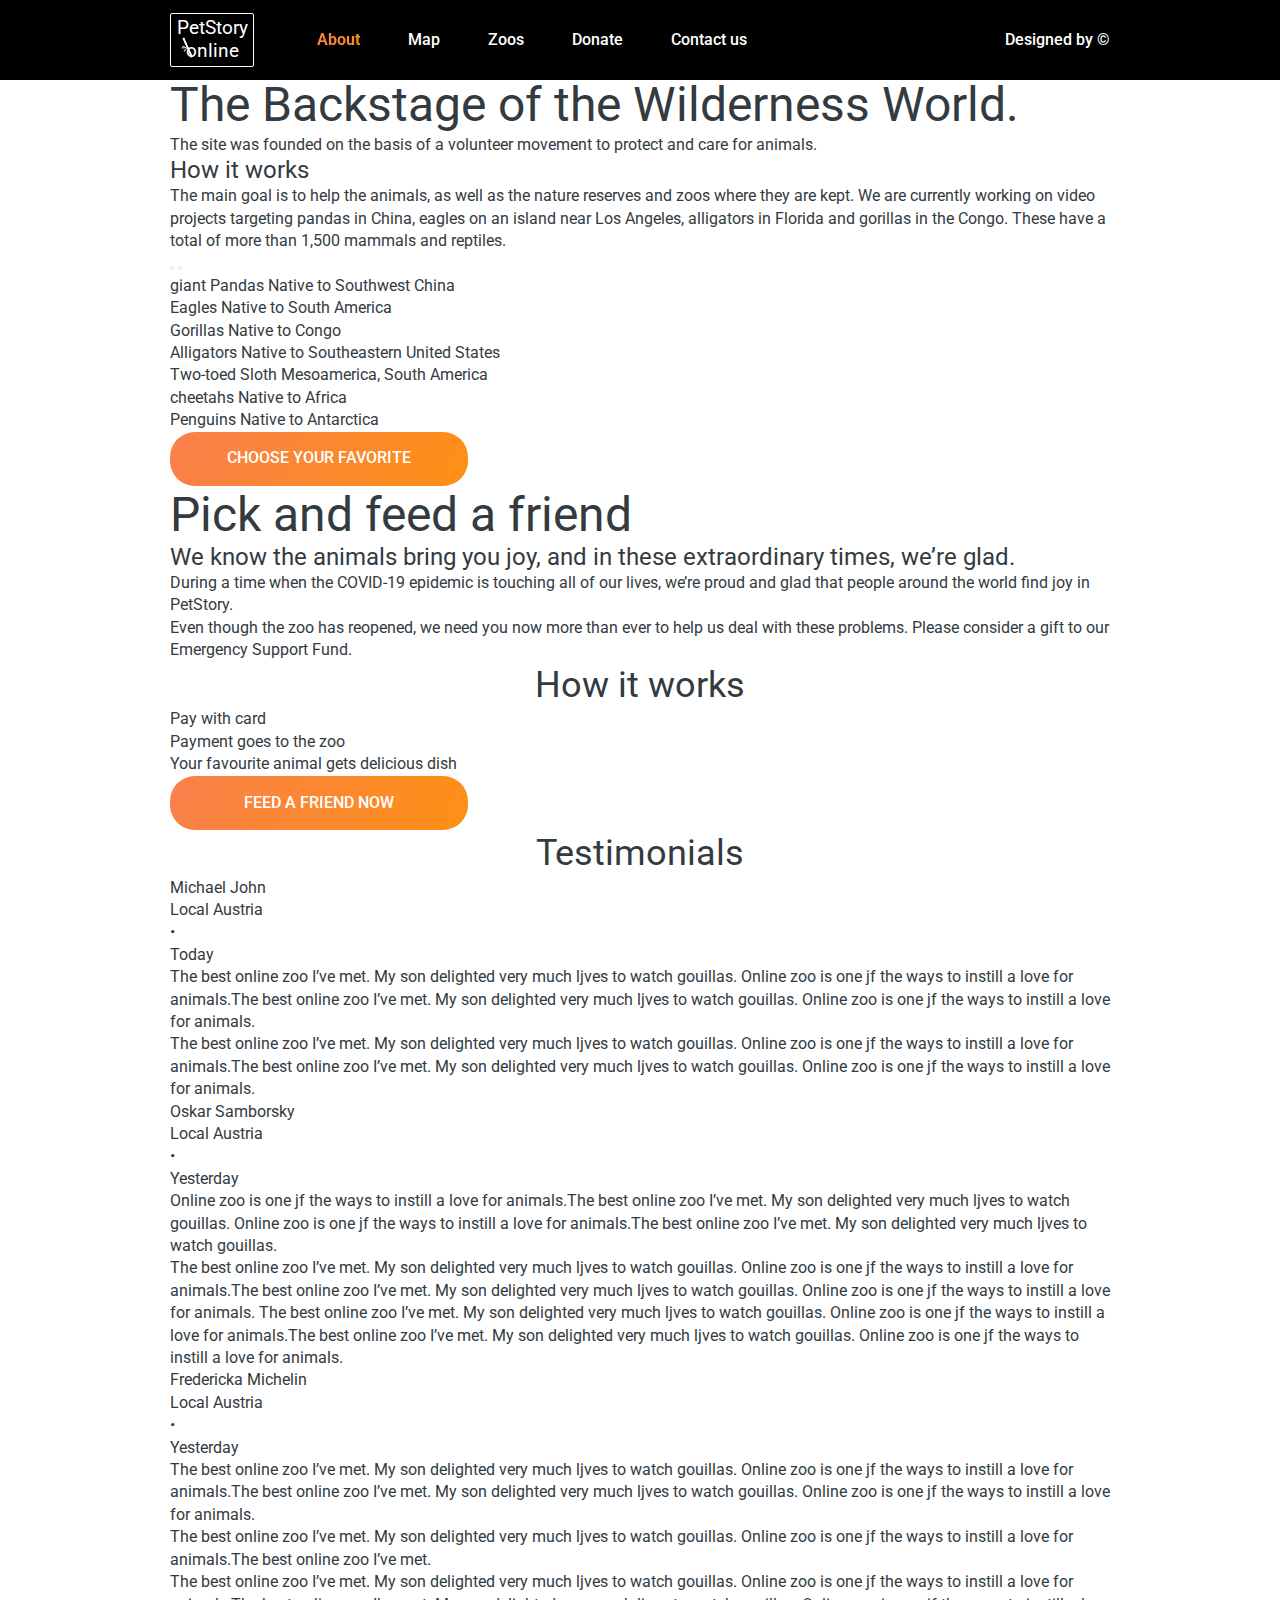
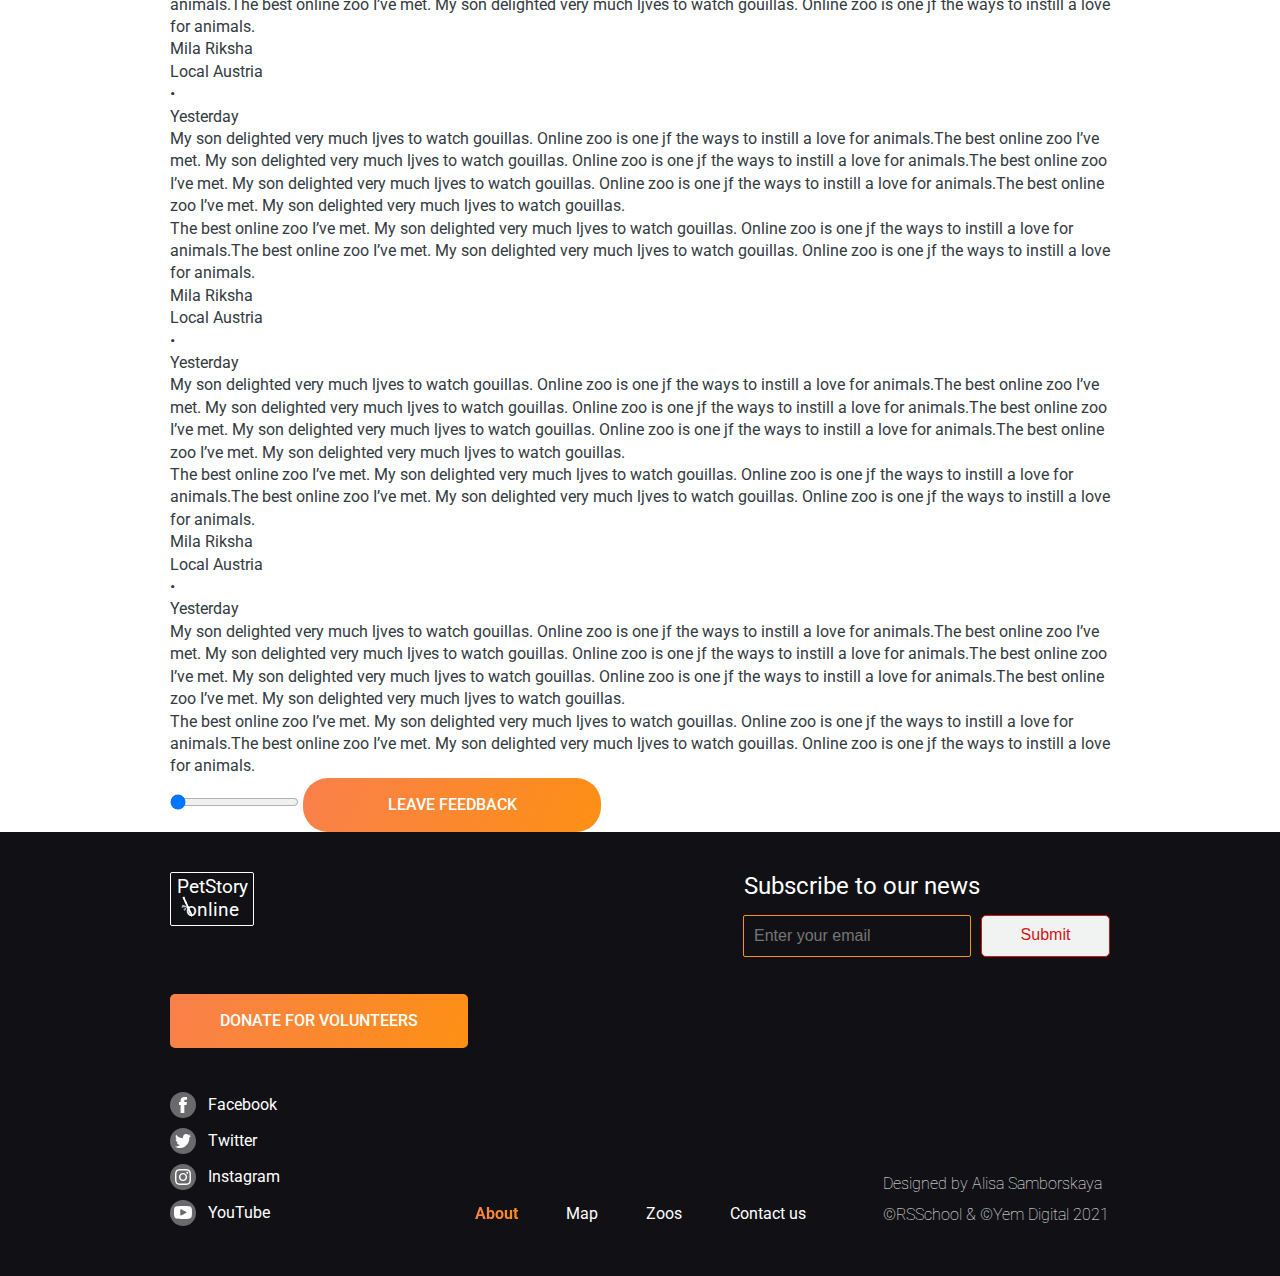
==== index.html @ 8df13113 "feat: add all html files" ====
<!DOCTYPE html>
<html lang="en">
<head>
    <meta charset="UTF-8">
    <meta http-equiv="X-UA-Compatible" content="IE=edge">
    <meta name="viewport" content="width=device-width, initial-scale=1.0">
    <link rel="preconnect" href="https://fonts.googleapis.com">
    <link rel="preconnect" href="https://fonts.gstatic.com" crossorigin>
    <link href="https://fonts.googleapis.com/css2?family=Roboto:ital,wght@0,100;0,300;0,400;0,500;1,700&display=swap" rel="stylesheet">
    <link rel="stylesheet" href="assets/styles/common.css">
    <link rel="stylesheet" href="style.css">
    <title>PetStory online</title>
    <meta name="description" content="PetStory - online zoo with great and fun animals to watch">
    <link rel="icon" type="image/png" href="assets/icons/favicon.svg">
</head>
<body>
    <header>
        <div class="wrapper">
            <div class="header-box">
                <div class="logo-mobile">
                    <a href="https://balaxon.github.io/online-zoo/pages/main/">PetStory online</a>
                </div>
                <div class="logo_and_menu">
                    <div class="nav-wrapper">
                        <div class="logo">
                            <span class="logo-text"><a href="https://balaxon.github.io/online-zoo/pages/main/"><div class="logo-bamboo"></div><h1>PetStory online</h1></a></span>
                        </div>
                        <div class="nav-and-designed">
                            <nav class="nav header-nav">
                                <li class="nav-item"><span class="nav-text active-page"><a href="https://balaxon.github.io/online-zoo/pages/main/">About</a></span></li>
                                <li class="nav-item"><span class="nav-text"><a href="#">Map</a></span></li>
                                <li class="nav-item"><span class="nav-text"><a href="#">Zoos</a></span></li>
                                <li class="nav-item"><span class="nav-text"><a href="https://balaxon.github.io/online-zoo/pages/donate/">Donate</a></span></li>
                                <li class="nav-item"><span class="nav-text"><a href="balaxon.github.io">Contact us</a></span></li>
                            </nav>
                            <div class="designed-text">
                                <a class="designed-link" href="https://www.figma.com/file/ypzT9idgAILaSRVRmDAJxn/online-zoo-3-weeks">Designed by ©</a>
                            </div>
                        </div>
                    </div>
                </div>
                <button class="burger"></button>
            </div>
        </div>
    </header>
    <main>
        <section class="header-filler"></section>
        <section class="favorite_animal">
            <div class="wrapper">
                <div class="favorite_animal_box">
                    <div class="favorite_animal_text_and_button">
                        <div class="favorite_animal_circle"></div>
                        <div class="favorite_animal_text">Watch your <span class="favorite_animal_hightlight">favorite</span> animal online</div>
                        <button class="button favorite_animal_button">watch online</button>
                    </div>
                </div>
            </div>
        </section>
        <section class="backstage">
            <div class="wrapper">
                <div class="backstage-box">
                    <div class="backstage-box-image"></div>
                    <div class="backstage-box-text">
                        <h2>The Backstage of the Wilderness World.</h2>
                        <p>The site was founded on the basis of a volunteer movement to protect and care for animals.</p>
                        <span class="subtitle">How it works</span>
                        <p>The main goal is to help the animals, as well as the nature reserves and zoos where they are kept. We are currently working on video projects targeting pandas in China, eagles on an island near Los Angeles, alligators in Florida and gorillas in the Congo. These have a total of more than 1,500 mammals and reptiles.</p>
                    </div>
                </div>
            </div>
        </section>
        <section class="pets">
            <div class="wrapper">
                <div class="pets-box">
                    <div class="cards-box-buttons">
                        <button class="cards-box-btn-left"></button>
                        <button class="cards-box-btn-right"></button>
                    </div>
                    <div class="pets-slider">
                        <div class="cards-box">
                            <div class="pet-card">
                                <div class="pet-image pet-1-image"></div>
                                <div class="pet-description-box">
                                    <div class="pet-description">
                                        <span class="pet-name">giant Pandas</span>
                                        <span class="pet-areal">Native to Southwest China</span>
                                    </div>
                                    <div class="pet-food-logo food-grass"></div>
                                </div>
                            </div>
                            <div class="pet-card">
                                <div class="pet-image pet-2-image"></div>
                                <div class="pet-description-box">
                                    <div class="pet-description">
                                        <span class="pet-name">Eagles</span>
                                        <span class="pet-areal">Native to South America</span>
                                    </div>
                                    <div class="pet-food-logo food-meat"></div>
                                </div>
                            </div>
                            <div class="pet-card">
                                <div class="pet-image pet-3-image"></div>
                                <div class="pet-description-box">
                                    <div class="pet-description">
                                        <span class="pet-name">Gorillas</span>
                                        <span class="pet-areal">Native to Congo</span>
                                    </div>
                                    <div class="pet-food-logo food-grass"></div>
                                </div>
                            </div>
                            <div class="pet-card">
                                <div class="pet-image pet-4-image"></div>
                                <div class="pet-description-box">
                                    <div class="pet-description">
                                        <span class="pet-name">Alligators</span>
                                        <span class="pet-areal">Native to Southeastern United States</span>
                                    </div>
                                    <div class="pet-food-logo food-meat"></div>
                                </div>
                            </div>
                            <div class="pet-card">
                                <div class="pet-image pet-5-image"></div>
                                <div class="pet-description-box">
                                    <div class="pet-description">
                                        <span class="pet-name">Two-toed Sloth</span>
                                        <span class="pet-areal">Mesoamerica, South America</span>
                                    </div>
                                    <div class="pet-food-logo food-grass"></div>
                                </div>
                            </div>
                            <div class="pet-card">
                                <div class="pet-image pet-6-image"></div>
                                <div class="pet-description-box">
                                    <div class="pet-description">
                                        <span class="pet-name">cheetahs</span>
                                        <span class="pet-areal">Native to Africa</span>
                                    </div>
                                    <div class="pet-food-logo food-meat"></div>
                                </div>
                            </div>
                            <div class="pet-card">
                                <div class="pet-image pet-7-image"></div>
                                <div class="pet-description-box">
                                    <div class="pet-description">
                                        <span class="pet-name">Penguins</span>
                                        <span class="pet-areal">Native to Antarctica</span>
                                    </div>
                                    <div class="pet-food-logo food-meat"></div>
                                </div>
                            </div>
                            <div class="pet-card">
                                <div class="pet-image pet-8-image"></div>
                                <div class="pet-description-box">
                                    <div class="pet-description">
                                        <span class="pet-name"></span>
                                        <span class="pet-areal"></span>
                                    </div>
                                    <div class="pet-food-logo"></div>
                                </div>
                            </div>
                        </div>
                    </div>
                    <button class="button choose_favorite_button">choose your favorite</button>
                </div>
            </div>
        </section>
        <section class="pick-and-feed">
            <div class="wrapper">
                <div class="pick-and-feed-box">
                    <h2 class="pick-and-feed-header">Pick and feed a friend</h2>
                    <div class="pick-and-feed-box-text">
                        <span class="subtitle">We know the animals bring you joy, and in these extraordinary times, we’re glad.</span>
                        <p class="pick-and-feed-box-text-bold">During a time when the COVID-19 epidemic is touching all of our lives, we’re proud and glad that people around the world find joy in PetStory.</p>
                        <p>Even though the zoo has reopened, we need you now more than ever to help us deal with these problems. Please consider a gift to our <a href="https://balaxon.github.io/online-zoo/pages/donate/">Emergency Support Fund</a>. </p>
                    </div>
                    <h3>How it works</h3>
                    <div class="pick-and-feed-cards-box">
                        <div class="pick-and-feed-cards">
                            <div class="pick-and-feed-card card1">
                                <div class="pick-and-feed-image pick-and-feed-1-image"></div>
                                <p>Pay with card</p>
                            </div>
                            <div class="pick-and-feed-arrow"></div>
                            <div class="pick-and-feed-card card2">
                                <div class="pick-and-feed-image pick-and-feed-2-image"></div>
                                <p>Payment goes to the zoo</p>
                            </div>
                            <div class="pick-and-feed-arrow"></div>
                            <div class="pick-and-feed-card card3">
                                <div class="pick-and-feed-image pick-and-feed-3-image"></div>
                                <p>Your favourite animal gets delicious dish</p>
                            </div>
                        </div>
                    </div>
                    <form class="pick-and-feed-form" action="https://balaxon.github.io/online-zoo/pages/donate/">
                        <button class="button pick_and_feed_button">Feed a friend now</button>
                    </form>
                </div>
            </div>
        </section>
        <section class="testimonials">
            <div class="wrapper">
                <div class="testimonials-box">
                    <h3>Testimonials</h3>
                    <div class="testimonials-slider">
                        <div class="testimonials-cards">
                            <div class="card-back">
                                <div class="testimonial-card">
                                    <div class="testimonial-card-person">
                                        <div class="testimonial-card-person-logo testimonial-card-person-1-logo"></div>
                                        <div class="testimonial-card-person-info">
                                            <p class="testimonial-card-person-name">Michael John</p>
                                            <div class="testimonial-card-person-data">
                                                <p class="testimonial-card-person-local">Local Austria</p><p>•</p><p class="testimonial-card-person-date">Today</p>
                                            </div>
                                        </div>
                                    </div>
                                    <p class="testimonial-card-text">The best online zoo I’ve met. My son delighted very much ljves to watch gouillas. Online zoo is one jf the ways to instill a love for animals.The best online zoo I’ve met. My son delighted very much ljves to watch gouillas. Online zoo is one jf the ways to instill a love for animals.<br>
                                        The best online zoo I’ve met. My son delighted very much ljves to watch gouillas. Online zoo is one jf the ways to instill a love for animals.The best online zoo I’ve met. My son delighted very much ljves to watch gouillas. Online zoo is one jf the ways to instill a love for animals.
                                    </p>
                                </div>
                            </div>
                            <div class="card-back">
                                <div class="testimonial-card">
                                    <div class="testimonial-card-person">
                                        <div class="testimonial-card-person-logo testimonial-card-person-2-logo"></div>
                                        <div class="testimonial-card-person-info">
                                            <p class="testimonial-card-person-name">Oskar Samborsky</p>
                                            <div class="testimonial-card-person-data">
                                                <p class="testimonial-card-person-local">Local Austria</p><p>•</p><p class="testimonial-card-person-date">Yesterday</p>
                                            </div>
                                        </div>
                                    </div>
                                    <p class="testimonial-card-text">Online zoo is one jf the ways to instill a love for animals.The best online zoo I’ve met. My son delighted very much ljves to watch gouillas. Online zoo is one jf the ways to instill a love for animals.The best online zoo I’ve met. My son delighted very much ljves to watch gouillas.<br>
                                        The best online zoo I’ve met. My son delighted very much ljves to watch gouillas. Online zoo is one jf the ways to instill a love for animals.The best online zoo I’ve met. My son delighted very much ljves to watch gouillas. Online zoo is one jf the ways to instill a love for animals.
                                        
                                        The best online zoo I’ve met. My son delighted very much ljves to watch gouillas. Online zoo is one jf the ways to instill a love for animals.The best online zoo I’ve met. My son delighted very much ljves to watch gouillas. Online zoo is one jf the ways to instill a love for animals.
                                    </p>
                                </div>
                            </div>
                            <div class="card-back">
                                <div class="testimonial-card">
                                    <div class="testimonial-card-person">
                                        <div class="testimonial-card-person-logo testimonial-card-person-3-logo"></div>
                                        <div class="testimonial-card-person-info">
                                            <p class="testimonial-card-person-name">Fredericka Michelin</p>
                                            <div class="testimonial-card-person-data">
                                                <p class="testimonial-card-person-local">Local Austria</p><p>•</p><p class="testimonial-card-person-date">Yesterday</p>
                                            </div>
                                        </div>
                                    </div>
                                    <p class="testimonial-card-text">The best online zoo I’ve met. My son delighted very much ljves to watch gouillas. Online zoo is one jf the ways to instill a love for animals.The best online zoo I’ve met. My son delighted very much ljves to watch gouillas. Online zoo is one jf the ways to instill a love for animals.<br>
                                        The best online zoo I’ve met. My son delighted very much ljves to watch gouillas. Online zoo is one jf the ways to instill a love for animals.The best online zoo I’ve met.<br>
                                        The best online zoo I’ve met. My son delighted very much ljves to watch gouillas. Online zoo is one jf the ways to instill a love for animals.The best online zoo I’ve met. My son delighted very much ljves to watch gouillas. Online zoo is one jf the ways to instill a love for animals.
                                    </p>
                                </div>
                            </div>
                            <div class="card-back">
                                <div class="testimonial-card">
                                    <div class="testimonial-card-person">
                                        <div class="testimonial-card-person-logo testimonial-card-person-4-logo"></div>
                                        <div class="testimonial-card-person-info">
                                            <p class="testimonial-card-person-name">Mila Riksha</p>
                                            <div class="testimonial-card-person-data">
                                                <p class="testimonial-card-person-local">Local Austria</p><p>•</p><p class="testimonial-card-person-date">Yesterday</p>
                                            </div>
                                        </div>
                                    </div>
                                    <p class="testimonial-card-text">My son delighted very much ljves to watch gouillas. Online zoo is one jf the ways to instill a love for animals.The best online zoo I’ve met. My son delighted very much ljves to watch gouillas. Online zoo is one jf the ways to instill a love for animals.The best online zoo I’ve met. My son delighted very much ljves to watch gouillas. Online zoo is one jf the ways to instill a love for animals.The best online zoo I’ve met. My son delighted very much ljves to watch gouillas.<br>
                                        The best online zoo I’ve met. My son delighted very much ljves to watch gouillas. Online zoo is one jf the ways to instill a love for animals.The best online zoo I’ve met. My son delighted very much ljves to watch gouillas. Online zoo is one jf the ways to instill a love for animals.
                                    </p>
                                </div>
                            </div>
                            <div class="card-back">
                                <div class="testimonial-card">
                                    <div class="testimonial-card-person">
                                        <div class="testimonial-card-person-logo testimonial-card-person-4-logo"></div>
                                        <div class="testimonial-card-person-info">
                                            <p class="testimonial-card-person-name">Mila Riksha</p>
                                            <div class="testimonial-card-person-data">
                                                <p class="testimonial-card-person-local">Local Austria</p><p>•</p><p class="testimonial-card-person-date">Yesterday</p>
                                            </div>
                                        </div>
                                    </div>
                                    <p class="testimonial-card-text">My son delighted very much ljves to watch gouillas. Online zoo is one jf the ways to instill a love for animals.The best online zoo I’ve met. My son delighted very much ljves to watch gouillas. Online zoo is one jf the ways to instill a love for animals.The best online zoo I’ve met. My son delighted very much ljves to watch gouillas. Online zoo is one jf the ways to instill a love for animals.The best online zoo I’ve met. My son delighted very much ljves to watch gouillas.<br>
                                        The best online zoo I’ve met. My son delighted very much ljves to watch gouillas. Online zoo is one jf the ways to instill a love for animals.The best online zoo I’ve met. My son delighted very much ljves to watch gouillas. Online zoo is one jf the ways to instill a love for animals.
                                    </p>
                                </div>
                            </div>
                            <div class="card-back">
                                <div class="testimonial-card">
                                    <div class="testimonial-card-person">
                                        <div class="testimonial-card-person-logo testimonial-card-person-4-logo"></div>
                                        <div class="testimonial-card-person-info">
                                            <p class="testimonial-card-person-name">Mila Riksha</p>
                                            <div class="testimonial-card-person-data">
                                                <p class="testimonial-card-person-local">Local Austria</p><p>•</p><p class="testimonial-card-person-date">Yesterday</p>
                                            </div>
                                        </div>
                                    </div>
                                    <p class="testimonial-card-text">My son delighted very much ljves to watch gouillas. Online zoo is one jf the ways to instill a love for animals.The best online zoo I’ve met. My son delighted very much ljves to watch gouillas. Online zoo is one jf the ways to instill a love for animals.The best online zoo I’ve met. My son delighted very much ljves to watch gouillas. Online zoo is one jf the ways to instill a love for animals.The best online zoo I’ve met. My son delighted very much ljves to watch gouillas.<br>
                                        The best online zoo I’ve met. My son delighted very much ljves to watch gouillas. Online zoo is one jf the ways to instill a love for animals.The best online zoo I’ve met. My son delighted very much ljves to watch gouillas. Online zoo is one jf the ways to instill a love for animals.
                                    </p>
                                </div>
                            </div>
                        </div>
                    </div>
                    <input class="testimonials-slider-line" type="range" min="0" max="5" value="0">
                    <button class="button testimonials_feedback_button">leave feedback</button>
                </div>
            </div>
        </section>
    </main>
    <footer>
        <div class="wrapper">
            <div class="footer-box">
                <div class="footer-logo-and-donate-box">
                    <div class="logo">
                        <span class="logo-text"><a href="#"><div class="logo-bamboo"></div>PetStory online</a></span>
                    </div>
                    <form class="footer-donate-form" action="https://balaxon.github.io/online-zoo/pages/donate/">
                        <button class="button footer_donate_button">donate for volunteers</button>
                    </form>
                </div>
                <div class="footer-subscribe-box">
                    <span class="subtitle">Subscribe to our news</span>
                    <form class="footer-subscribe-form" action="#">
                        <input class="footer-email" type="email" value="" placeholder="Enter your email" required>
                        <button class="footer_email_button">Submit</button>
                    </form>
                </div>
                <div class="footer-socials-box">
                    <div class="footer-socials-item">
                        <a href="https://ru-ru.facebook.com">
                            <div class="socials-item-icon icon-facebook"></div>
                            <p class="socials-item-name">Facebook</p>
                        </a>
                    </div>
                    <div class="footer-socials-item">
                        <a href="https://twitter.com ">
                            <div class="socials-item-icon icon-twitter"></div>
                            <p class="socials-item-name">Twitter</p>
                        </a>
                    </div>
                    <div class="footer-socials-item">
                        <a href="https://instagram.com">
                            <div class="socials-item-icon icon-instagram"></div>
                            <p class="socials-item-name">Instagram</p>
                        </a>
                    </div>
                    <div class="footer-socials-item">
                        <a href="https://www.youtube.com">
                            <div class="socials-item-icon icon-youtube"></div>
                            <p class="socials-item-name">YouTube</p>
                        </a>
                    </div>
                </div>
                <nav class="nav footer-nav">
                    <li class="nav-item"><span class="nav-text active-page"><a href="#">About</a></span></li>
                    <li class="nav-item"><span class="nav-text"><a href="#">Map</a></span></li>
                    <li class="nav-item"><span class="nav-text"><a href="#">Zoos</a></span></li>
                    <li class="nav-item"><span class="nav-text"><a href="balaxon.github.io">Contact us</a></span></li>
                </nav>
                <div class="footer-designed-box">
                    <p>Designed by Alisa Samborskaya&nbsp&nbsp</p>
                    <p>©RSSchool & ©Yem Digital 2021</p>
                </div>
            </div>
        </div>
    </footer>
<script src="assets/scripts/burger.js"></script>
</body>
</html>
---- assets/styles/common.css ----
* {
    margin: 0;
    padding: 0;
}

html {
    scroll-behavior: smooth;
}

body {
    font-family: 'Roboto', sans-serif;
    font-style: normal;
    font-weight: 400;
    font-size: 16px;
    line-height: 140%;
    color: #333B41;
}

section {
    display: flex;
}

h1 {
    font-family: 'Roboto';
    font-style: normal;
    font-weight: 400;
    font-size: 19.0145px;
    line-height: 120%;
    text-align: center;
    color: #FFFFFF;
    }

h2 {
    font-weight: 400;
    font-size: 48px;
    line-height: 120%;
}

h3 {
    font-weight: 400;
    font-size: 36px;
    line-height: 130%;
    text-align: center;
}

.subtitle {
    font-size: 24px;
    line-height: 120%;
}

li {
    list-style: none;
}

a {
    text-decoration: none;
    color: inherit;
}

.button {
    width: 298px;
    height: 54px;
    color: #FFFFFF;
    font-family: 'Roboto';
    font-weight: 500;
    font-size: 16px;
    line-height: 140%;
    text-transform: uppercase;
    background: linear-gradient(113.96deg, #F9804B 1.49%, #FE9013 101.44%);
    border: none;
    border-radius: 25px;
    cursor: pointer;
}

.button:hover {
    background: linear-gradient(113.96deg, #E47209, #E47209 101.44%);
    transform: scale(1.03);
}

.button:active {
    background: linear-gradient(113.96deg, #4B9200, #4B9200 101.44%);
    transform: scale(1);
}

/*----------------------------------------wrapper----------------------------------------*/

.wrapper {
    width: 1160px;
    height: 100%;
    margin: 0 auto;
}

/*----------------------------------------header----------------------------------------*/

header {
    position: relative;
    display: flex;
    height: 80px;
    color: #FFFFFF;
    background-color: #000000;
    margin-bottom: -80px;
    z-index: 500;
}

.header-box {
    display: flex;
    justify-content: space-between;
    align-items: center;
    height: 100%;
}

.logo-mobile {
    display: none;
    width: 47px;
    height: 29px;
    font-size: 12.2899px;
    line-height: 120%;
    text-align: center;
    background-image: url(../../assets/icons/bamboo.svg);
    background-position: 4px 12px;
    background-repeat: no-repeat;
    background-size: 15%;
}

.nav-wrapper {
    display: flex;
    gap: 63px;
}

.logo {
    display: flex;
    justify-content: center;
    align-items: center;
    width: 82px;
    height: 52px;
    text-align: center;
    border: 1px solid #FFFFFF;
    border-radius: 2px;
}

.logo-text {
    position: relative;
    font-size: 19.0145px;
    line-height: 120%;
}

.logo-bamboo {
    position: absolute;
    top: 20px;
    left: 10px;
    width: 20px;
    height: 20.98px;
    background-image: url(../../assets/icons/bamboo.svg);
    background-repeat: no-repeat;
}

.nav-and-designed {
    display: flex;
    justify-content: space-between;
    align-items: center;
}

nav {
    display: flex;
    justify-content: space-between;
    align-items: center;
    width: 472px;
    font-weight: 500;
}

.nav a:hover {
    text-decoration: underline;
    text-decoration-color: #FE9013;
    text-underline-offset: 7px;
}

.active-page {
    background-image: linear-gradient(113.96deg, #F9804B 1.49%, #FE9013 101.44%);
    -webkit-background-clip: text;
    -webkit-text-fill-color: transparent;
    background-clip: text;
    font-weight: bolder;
}

.nav-item .active-page a {
    text-decoration: none;
    user-select: none;
    cursor: default;
    pointer-events: none;
}

.designed-text {
    padding-left: 436px;
    font-weight: 500;
}

.burger {
    display: none;
    width: 24px;
    height: 22px;
    background-image: url(../../assets/icons/burger_closed.svg);
    background-position: center right;
    background-repeat: no-repeat;
    background-color: #000000;
    border: none;
    cursor: pointer;
    transition: 0.3s;
}

.burger:hover {
    transform: scale(1.2);
}

.burger:active {
    transform: scale(1);
}

.burger-open {
    left: 0;
}


/*----------------------------------------footer----------------------------------------*/

footer {
    padding: 40px 0 50px 0;
    background-color: #111115;
    z-index: 500;
}

.footer-box {
    display: flex;
    flex-wrap: wrap;
    justify-content: space-between;
    color: #FFFFFF;
}

.footer-logo-and-donate-box {
    display: flex;
    flex-direction: column;
    align-items: flex-start;
    gap: 68px;
    width: 50%;
}

.footer_donate_button {
    background: linear-gradient(113.96deg, #F9804B 1.49%, #FE9013 101.44%);
    border-radius: 5px;
}

.footer-subscribe-box {
    display: flex;
    flex-direction: column;
    align-items: flex-end;
    gap: 14px;
    width: 50%;
}

.footer-subscribe-box .subtitle {
    padding-right: 130px;
}

.footer-subscribe-form {
    display: flex;
    justify-content: flex-end;
    gap: 10px;
}

.footer-email {
    box-sizing: border-box;
    width: 228px;
    height: 42px;
    font-style: normal;
    font-weight: 400;
    font-size: 16px;
    line-height: 140%;
    padding: 10px 7px 10px 10px;
    color: #BDBDBD;
    background-color: transparent;
    border: 0.7px solid #FE9013;
    border-radius: 2px;
}

.footer_email_button {
    box-sizing: border-box;
    width: 129px;
    height: 42px;
    font-style: normal;
    font-weight: 400;
    font-size: 16px;
    line-height: 140%;
    background: #F1F3F2;
    border-radius: 5px;
    cursor: pointer;
}

.footer_email_button:hover {
    transform: scale(1.05);
}

.footer_email_button:active {
    transform: scale(1);
    color: #4B9200;
    border: 1px solid #4B9200;
}

input:focus {
    outline: none;
}

form:invalid input[type="email"]:focus {
    color: #D31414;
}

form:valid input[type="email"]:focus {
    color: #4B9200;
}

input[type="email"]:default {
    border: 0.7px solid #FE9013;;
}

input[type="email"]:focus:invalid {
    border: 0.7px solid #D31414;
}

input[type="email"]:focus:valid {
    border: 0.7px solid #4B9200;
}

form:invalid .footer_email_button {
    color: #D31414;
    border: 1px solid #D31414;
}

form:valid .footer_email_button {
    color: #333B41;
    border: 1px solid #333B41;
}

form:valid .footer_email_button:active {
    transform: scale(1);
    color: #4B9200;
    border: 1px solid #4B9200;
}

.footer-socials-box {
    display: flex;
    flex-direction: column;
    gap: 10px;
    width: 228px;
    padding-top: 44px;
}

.footer-socials-item a {
    display: flex;
    gap: 12px;
    align-items: center;
}

.socials-item-icon {
    width: 26px;
    height: 26px;
    background-color: rgba(196, 196, 196, 0.5);
    background-position: center;
    background-repeat: no-repeat;
    border-radius: 50%;
}

.footer-socials-item:hover {
    color: #E47209;
}

.footer-socials-item:active {
    color: #4B9200;
}

.footer-socials-item:hover .socials-item-icon {
    transform: scale(1.1);
    background-color: #E47209;
}

.footer-socials-item:active .socials-item-icon {
    transform: scale(1);
    background-color: #4B9200;
}

.icon-facebook {
    background-image: url(../../assets/icons/facebook.svg);
}

.icon-twitter {
    background-image: url(../../assets/icons/twitter.svg);
}

.icon-instagram {
    background-image: url(../../assets/icons/instagramm.svg);
}

.icon-youtube {
    background-image: url(../../assets/icons/icon-yt.svg);
}

.footer-nav {
    justify-content: center;
    align-items: flex-end;
    gap: 58px;
    width: 42%;
    font-weight: 400;
    color: #FFFFFF;
}

.footer-designed-box {
    display: flex;
    flex-direction: column;
    justify-content: flex-end;
    gap: 10px;
    font-weight: 100;
    line-height: 130%;
    text-underline-offset: 7px;
}

.footer-designed-box:hover {
    text-decoration: underline;
    text-decoration-color: #FE9013;
}

.footer-designed-box:active {
    color: #4B9200;
    text-decoration-color: #4B9200;
    text-decoration: underline;
}

/*----------------------------------------media----------------------------------------*/

@media (max-width: 1280px) {

    .wrapper {
        width: 940px;
    }

    nav {
        width: 430px;
    }

    .footer-nav {
        gap: 48px;
    }

    .designed-text {
        padding-left: 258px;
    }
}

@media (max-width: 980px) {

    h1 {
        font-size: 15.2116px;
        line-height: 120%;  
        color: #FE9013;
    }

    .wrapper {
        width: 600px;
    }

    header {
        position: fixed;
        width: 100%;
        height: 34px;
    }

    .logo-mobile {
        display: block;
    }

    .logo_and_menu {
        position: absolute;
        flex-direction: column;
        gap: 15px;
        top: 34px;
        left: 100%;
        width: 100%;
        padding: 10px 0 40px 10px;
        color: #333B41;
        background-color: #FFFFFF;
        box-shadow: 5px 2px 5px 0 grey;
        transition: 0.3s;
    }

    .nav-wrapper {
        display: flex;
        flex-direction: column;
        gap: 30px;
        margin: 0 auto;
        max-width: 640px;
    }

    header .logo {
        width: 65px;
        height: 41px;
        border: 0.8px solid #FE9013;
    }

    header .logo-bamboo {
        top: 17px;
        left: 8px;
        background-image: url(../../assets/icons/bamboo_mobile.svg);
    }

    .nav-and-designed {
        flex-direction: column;
        align-items: flex-start;
        gap: 15px;
    }

    header .nav {
        flex-direction: column;
        align-items: flex-start;
        gap: 14px;
    }

    .designed-text {
        padding-left: 0;
    }

    .burger {
        display: block;
    }

    footer {
        padding: 12px 0 12px 0;
    }

    .footer-box {
        gap: 43px 0;
    }

    .footer-logo-and-donate-box {
        gap: 31px;
    }

    .footer-subscribe-box,
    .socials-item-name {
        display: none;
    }

    .footer-socials-box {
        display: flex;
        flex-direction: column;
        align-items: flex-end;
        gap: 20px;
        width: 228px;
        padding-top: 0;
    }

    .footer-nav {
        width: 50%;
        gap: 36px;
    }
}

@media (max-width: 639px) {
    
    .wrapper {
        width: 300px;
    }

    header {
        position: fixed;
        width: 100%;
        height: 34px;
    }

    .nav-wrapper {
        display: flex;
        flex-direction: column;
        gap: 30px;
        margin: 0 auto;
        max-width: 300px;
    }

    .logo_and_menu {
        padding: 10px 0 40px 0px;
    }

    footer {
        padding: 21px 0 20px 0;
    }

    .footer-box {
        position: relative;
        gap: 30px;
    }

    .footer-logo-and-donate-box {
        justify-content: center;
        gap: 85px;
        width: 100%;
    }

    footer .logo {
        width: 100%;
        height: 23px;
        border: none;
    }

    footer .logo-bamboo {
        position: absolute;
        top: -5px;
        left: 71px;
        width: 20px;
        height: 20.98px;
        background-image: url(../../assets/icons/bamboo.svg);
        background-repeat: no-repeat;
    }

    .footer-socials-box {
        position: absolute;
        top: 52px;
        flex-direction: row;
        justify-content: center;
        gap: 30px;
        width: 100%;
    }

    .footer-nav {
        order: 10;
        width: 100%;
        gap: 30px;
    }

    .footer-designed-box {
        align-items: flex-end;
        width: 100%;
        font-size: 15px;
    }

    .designed-text {
        padding-left: 0;
    }
}

/*----------------------------------------js-classes----------------------------------------*/

.burger-open {
    left: 0;
}

.burger-x {
    background-image: url(../../assets/icons/burger_opened.svg);
}
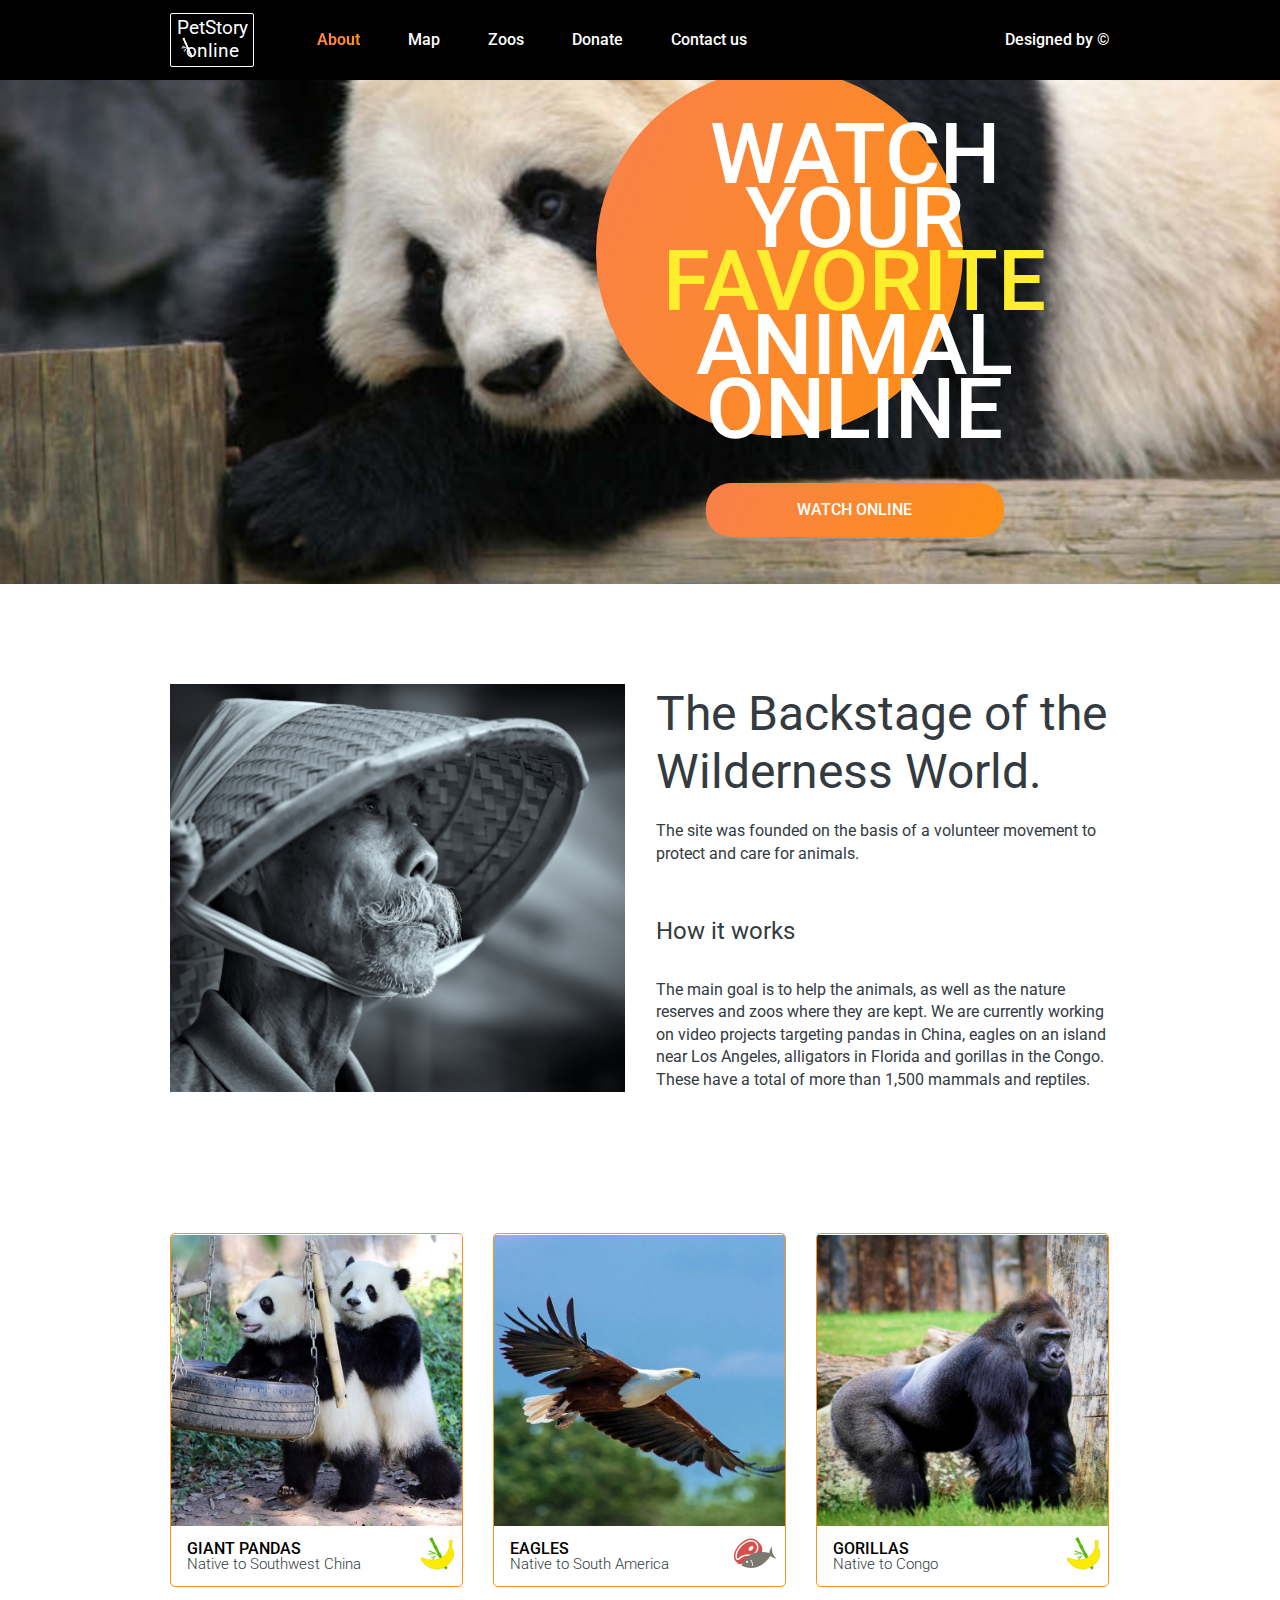
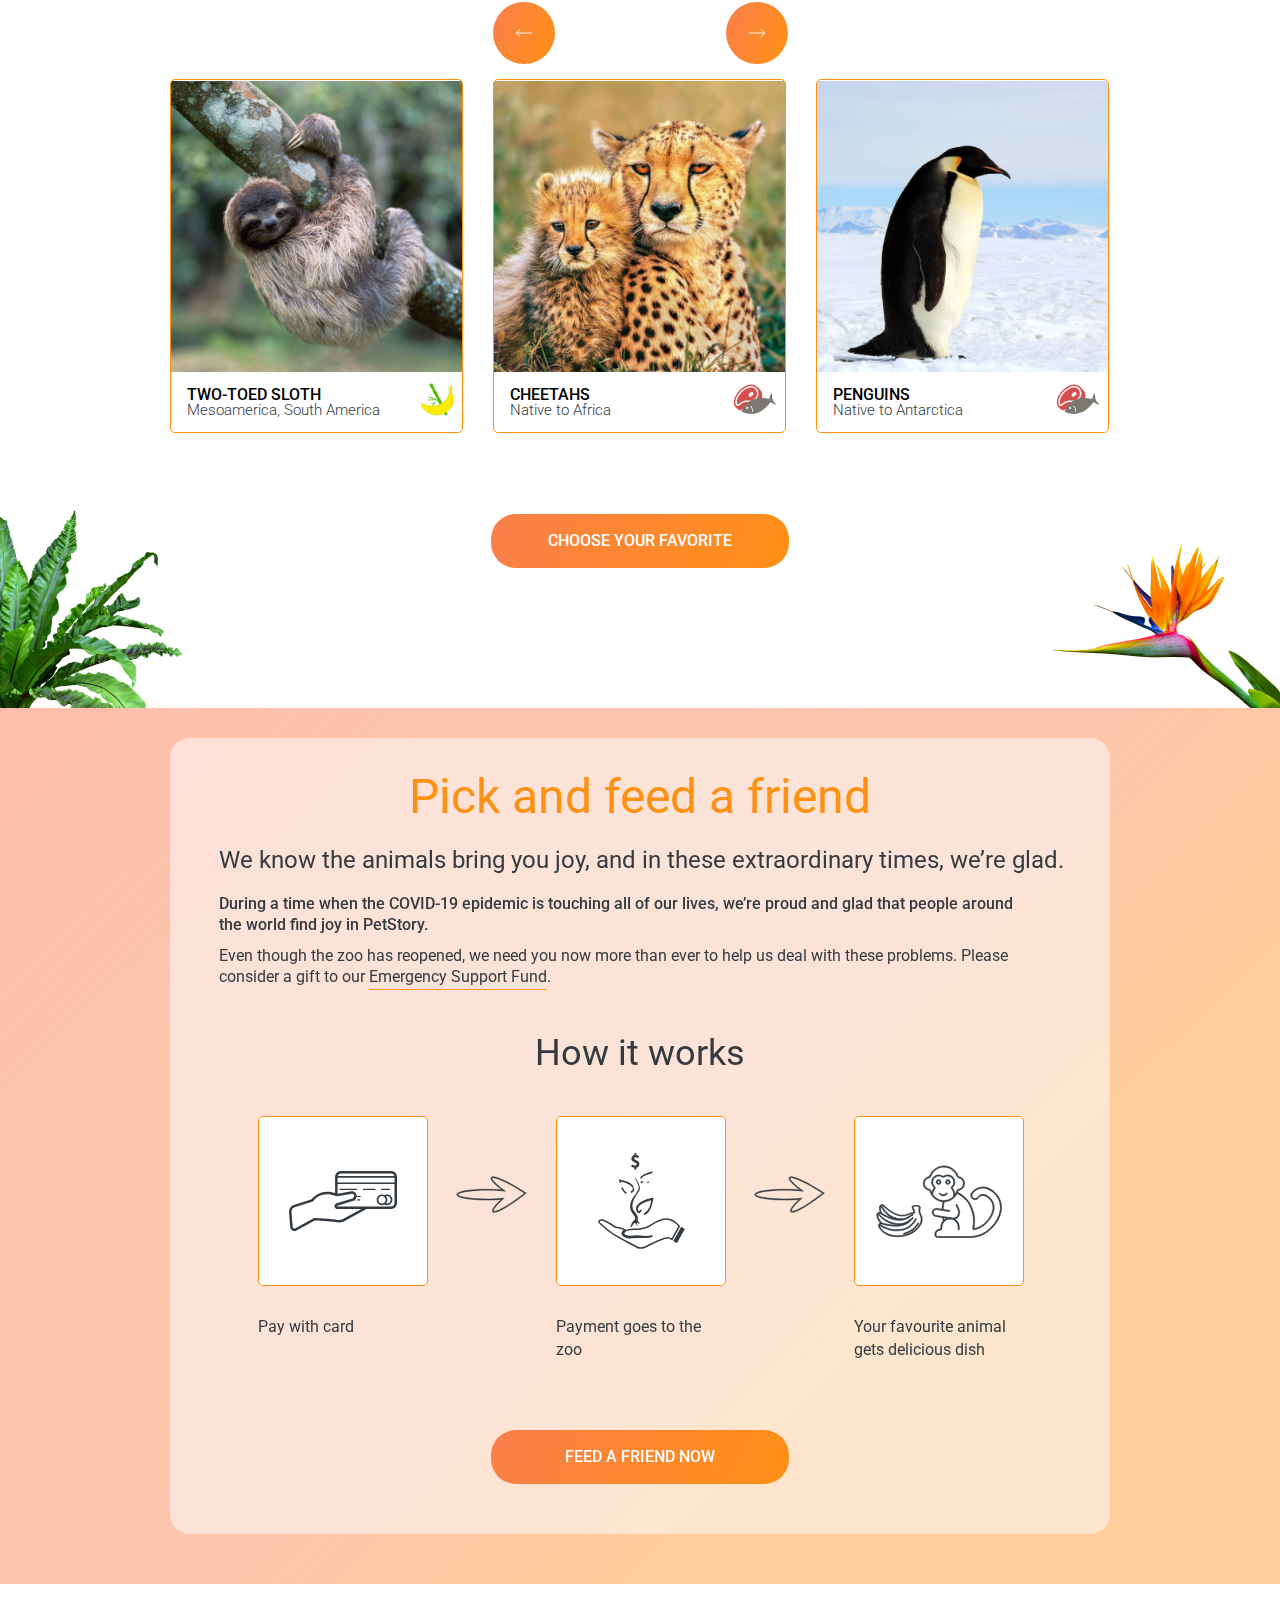
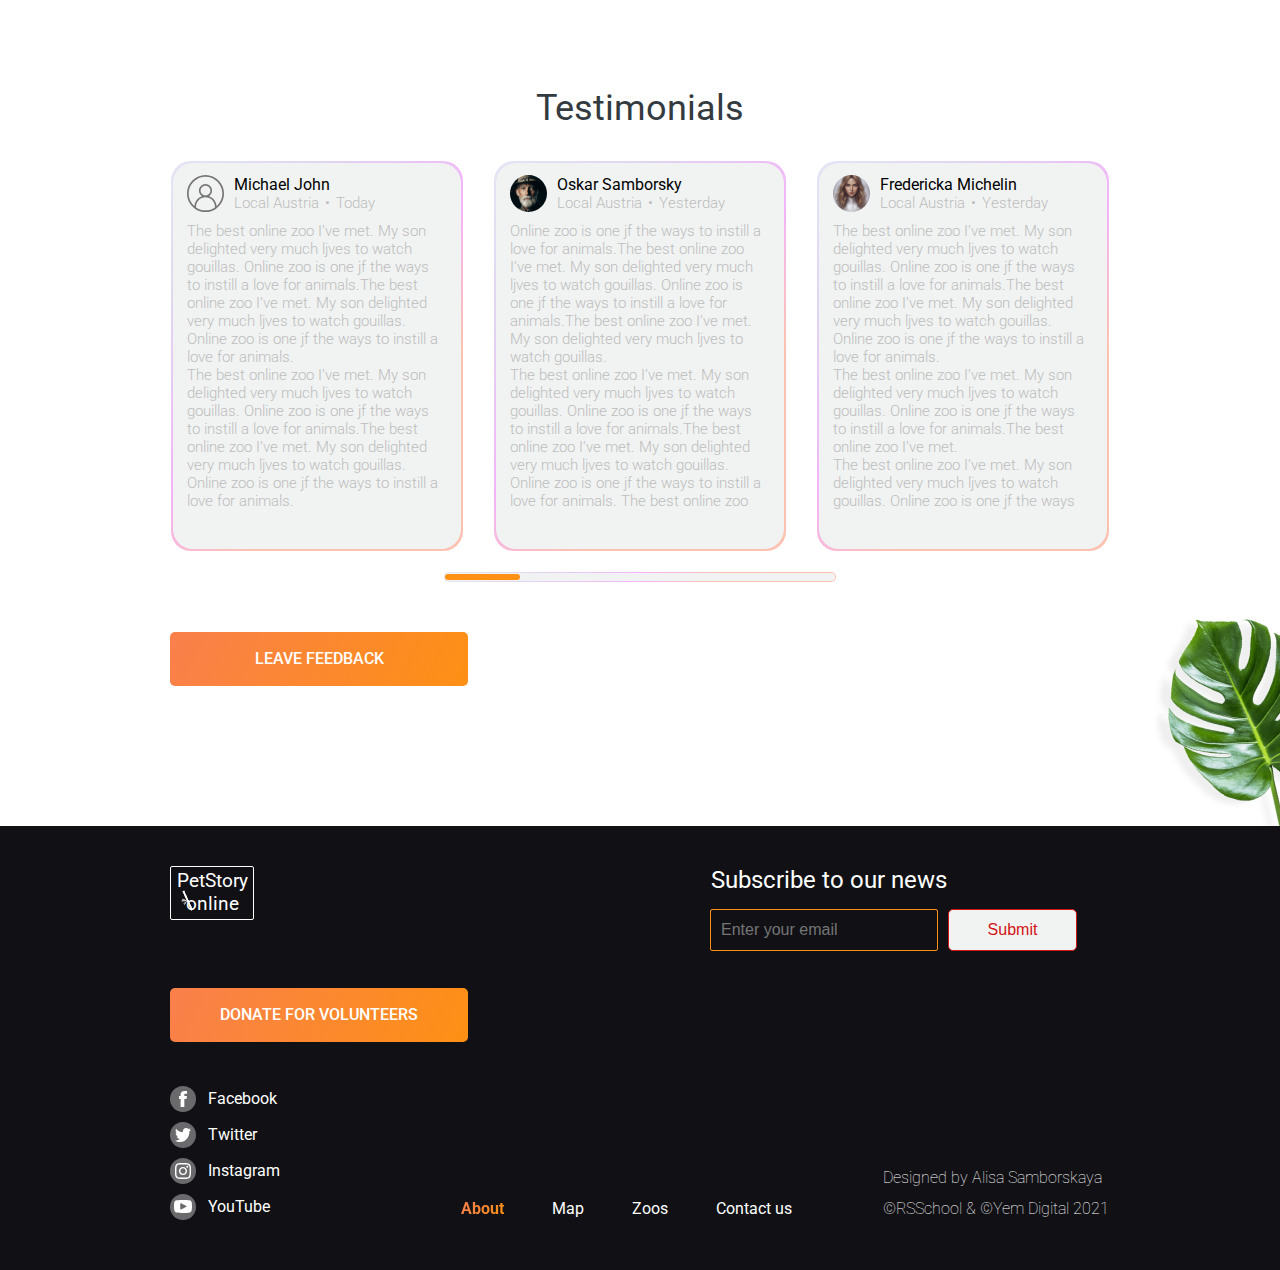
==== commit ae73508d: "fix: fix link and etc." ====
--- a/index.html
+++ b/index.html
@@ -18,19 +18,19 @@
         <div class="wrapper">
             <div class="header-box">
                 <div class="logo-mobile">
-                    <a href="https://balaxon.github.io/online-zoo/pages/main/">PetStory online</a>
+                    <a href="">PetStory online</a>
                 </div>
                 <div class="logo_and_menu">
                     <div class="nav-wrapper">
                         <div class="logo">
-                            <span class="logo-text"><a href="https://balaxon.github.io/online-zoo/pages/main/"><div class="logo-bamboo"></div><h1>PetStory online</h1></a></span>
+                            <span class="logo-text"><a href=""><div class="logo-bamboo"></div><h1>PetStory online</h1></a></span>
                         </div>
                         <div class="nav-and-designed">
                             <nav class="nav header-nav">
-                                <li class="nav-item"><span class="nav-text active-page"><a href="https://balaxon.github.io/online-zoo/pages/main/">About</a></span></li>
+                                <li class="nav-item"><span class="nav-text active-page"><a href="">About</a></span></li>
                                 <li class="nav-item"><span class="nav-text"><a href="#">Map</a></span></li>
                                 <li class="nav-item"><span class="nav-text"><a href="#">Zoos</a></span></li>
-                                <li class="nav-item"><span class="nav-text"><a href="https://balaxon.github.io/online-zoo/pages/donate/">Donate</a></span></li>
+                                <li class="nav-item"><span class="nav-text"><a href="pages/donate/index.html">Donate</a></span></li>
                                 <li class="nav-item"><span class="nav-text"><a href="balaxon.github.io">Contact us</a></span></li>
                             </nav>
                             <div class="designed-text">
@@ -171,7 +171,7 @@
                     <div class="pick-and-feed-box-text">
                         <span class="subtitle">We know the animals bring you joy, and in these extraordinary times, we’re glad.</span>
                         <p class="pick-and-feed-box-text-bold">During a time when the COVID-19 epidemic is touching all of our lives, we’re proud and glad that people around the world find joy in PetStory.</p>
-                        <p>Even though the zoo has reopened, we need you now more than ever to help us deal with these problems. Please consider a gift to our <a href="https://balaxon.github.io/online-zoo/pages/donate/">Emergency Support Fund</a>. </p>
+                        <p>Even though the zoo has reopened, we need you now more than ever to help us deal with these problems. Please consider a gift to our <a href="pages/donate/index.html">Emergency Support Fund</a>. </p>
                     </div>
                     <h3>How it works</h3>
                     <div class="pick-and-feed-cards-box">
@@ -192,7 +192,7 @@
                             </div>
                         </div>
                     </div>
-                    <form class="pick-and-feed-form" action="https://balaxon.github.io/online-zoo/pages/donate/">
+                    <form class="pick-and-feed-form" action="pages/donate/index.html">
                         <button class="button pick_and_feed_button">Feed a friend now</button>
                     </form>
                 </div>
@@ -318,7 +318,7 @@
                     <div class="logo">
                         <span class="logo-text"><a href="#"><div class="logo-bamboo"></div>PetStory online</a></span>
                     </div>
-                    <form class="footer-donate-form" action="https://balaxon.github.io/online-zoo/pages/donate/">
+                    <form class="footer-donate-form" action="pages/donate/index.html">
                         <button class="button footer_donate_button">donate for volunteers</button>
                     </form>
                 </div>
--- a/style.css
+++ b/style.css
@@ -0,0 +1,1174 @@
+/*----------------------------------------header----------------------------------------*/
+
+.header-filler {
+  display: none;
+  width: 100%;
+  height: 34px;
+  background-color: #000000;
+}
+
+/*----------------------------------------favorite_animal----------------------------------------*/
+
+.favorite_animal {
+  height: 780px;
+  background-image: url(assets/images/Giant\ Panda.png);
+  background-position: center;
+  background-repeat: no-repeat;
+  background-size: cover;
+}
+
+.favorite_animal_box {
+  display: flex;
+  justify-content: flex-end;
+  align-items: flex-end;
+  height: 100%;
+}
+
+.favorite_animal_text_and_button {
+  position: relative;
+  display: flex;
+  flex-direction: column;
+  align-items: center;
+  gap: 60px;
+  width: 500px;
+  padding-bottom: 100px;
+}
+
+.favorite_animal_text {
+  width: 500.31px;
+  height: 400px;
+  font-family: 'Roboto';
+  font-style: normal;
+  font-weight: 500;
+  font-size: 106.496px;
+  line-height: 75%;
+  color: #FFFFFF;
+  text-align: center;
+  text-transform: uppercase;
+  z-index: 2;
+}
+
+.favorite_animal_circle {
+  content: '';
+  position: absolute;
+  top: -74px;
+  left: -73px;
+  width: 465px;
+  height: 465px;
+  background: linear-gradient(113.96deg, #F9804B 1.49%, #FE9013 101.44%);
+  border-radius: 50%;
+  z-index: 1;
+}
+
+.favorite_animal_hightlight {
+  color: #FFEE2E;
+}
+
+.favorite_animal_button {
+  align-self: center;
+}
+
+/*----------------------------------------backstage----------------------------------------*/
+
+.backstage {
+  padding: 139px 0 90px 0;
+  background-image: url(assets/images/flower_foto1.png);
+  background-position: center right 0;
+  background-repeat: no-repeat;
+}
+
+.backstage-box {
+  display: flex;
+  align-items: center;
+  gap: 87px;
+}
+
+.backstage-box-image {
+  min-width: 609px;
+  height: 403px;
+  background-image: url(assets/images/bamboo-cap.png);
+  background-position: center;
+  background-repeat: no-repeat;
+  background-size: cover;
+
+}
+
+.backstage-box-text {
+  display: flex;
+  flex-direction: column;
+  justify-content: space-between;
+  gap: 20px;
+}
+
+.backstage-box-text .subtitle {
+  display: block;
+  margin-top: 32px;
+  margin-bottom: 13px;
+}
+
+
+/*----------------------------------------pets----------------------------------------*/
+
+.pets {
+  padding: 88px 0 100px 0;
+  background: url(assets/images/palm_foto.png) left bottom no-repeat, 
+              url(assets/images/strelitzia\ 1.png) right bottom no-repeat;
+}
+
+
+
+.pets-box {
+  position: relative;
+  display: flex;
+  flex-direction: column;
+  gap: 80px;
+}
+
+.pets-slider {
+  overflow:hidden;
+}
+
+.cards-box {
+  position: relative;
+  left: 0;
+  display: flex;
+  flex-wrap: wrap;
+  gap: 20px 30px;
+  width: 1554px;
+}
+
+.cards-box-buttons {
+  position: absolute;
+  top: 402px;
+  left: -81px;
+  display: flex;
+  justify-content: space-between;
+  width: 1322px;
+}
+
+.cards-box-btn-left,
+.cards-box-btn-right {
+  width: 62px;
+  height: 62px;
+  background-position: center;
+  background-repeat: no-repeat;
+  border: none;
+  border-radius: 50%;
+}
+
+.cards-box-btn-left {
+  background-image: url(assets/icons/arrow-left.svg), linear-gradient(113.96deg, #F9804B 1.49%, #FE9013 101.44%);
+}
+
+.cards-box-btn-right {
+  background-image: url(assets/icons/arrow-right.svg), linear-gradient(113.96deg, #F9804B 1.49%, #FE9013 101.44%);
+}
+
+.cards-box-btn-left:hover {
+  transform: scale(1.1);
+}
+
+.cards-box-btn-right:hover {
+  transform: scale(1.1);
+}
+
+.cards-box-btn-left:active {
+  background-image: url(assets/icons/arrow-left.svg), linear-gradient(113.96deg, #4B9200 1.49%, #4B9200 101.44%);
+  transform: scale(1);
+}
+
+.cards-box-btn-right:active {
+  background-image: url(assets/icons/arrow-right.svg), linear-gradient(113.96deg, #4B9200 1.49%, #4B9200 101.44%);
+  transform: scale(1);
+}
+
+.pet-card {
+  overflow: hidden;
+  position: relative;
+  box-sizing: border-box;
+  display: flex;
+  flex-direction: column;
+  width: 366px;
+  height: 426px;
+  background-color: #FFFFFF;
+  border: 1px solid #FE9013;
+  border-radius: 5px;
+  transition: 0.3s;
+}
+
+.pet-card::before {
+  position: absolute;
+  content: '';
+  left: 0;
+  top: 0;
+  width: 100%;
+  height: 364px;
+  background-color: rgba(0, 0, 0, 5);
+  z-index: 100;
+  opacity: 0;
+  transition: 0.5s;
+}
+
+.pet-image {
+  width: 100%;
+  height: 368px;
+  background-size: 100%;
+  background-position: center;
+  background-repeat: no-repeat;
+  transition: 0.5s;
+}
+
+.pet-card:hover {
+  background-color: #FE9013;
+}
+
+.pet-card:hover .pet-image{
+  background-size: 110%;
+}
+
+.pet-card:hover::before {
+  opacity: 0.5;
+}
+
+.pet-1-image {
+  background-image: url(assets/images/Animals-cards-1.jpg);
+}
+
+.pet-2-image {
+  background-image: url(assets/images/Animals-cards-2.jpg);
+}
+
+.pet-3-image {
+  background-image: url(assets/images/Animals-cards-3.jpg);
+}
+
+.pet-4-image {
+  background-image: url(assets/images/Animals-cards-3.jpg);
+}
+
+.pet-5-image {
+  background-image: url(assets/images/Animals-cards-4.jpg);
+}
+
+.pet-6-image {
+  background-image: url(assets/images/Animals-cards-5.jpg);
+}
+
+.pet-7-image {
+  background-image: url(assets/images/Animals-cards-6.jpg);
+}
+
+.pet-description-box {
+  position: relative;
+  top: 0;
+  left: 0;
+  display: flex;
+  justify-content: space-between;
+  align-items: center;
+  height: 60px;
+  padding: 0 8px 0 16px;
+  transition: 0.5s;
+}
+
+.pet-description {
+  display: flex;
+  flex-direction: column;
+  justify-content: center;
+}
+
+.pet-name {
+  font-style: normal;
+  font-weight: 500;
+  font-size: 16px;
+  line-height: 100%;
+  text-transform: uppercase;
+  color: #000000;
+}
+
+.pet-areal {
+  font-style: normal;
+  font-weight: 300;
+  font-size: 15px;
+  line-height: 100%;
+}
+
+.pet-food-logo {
+  width: 48px;
+  height: 38px;
+  background-position: top right;
+  background-repeat: no-repeat;
+  opacity: 1;
+  transition: 0.3s;
+}
+
+.food-grass {
+  background-image: url(assets/icons/banana-bamboo_icon.svg);
+}
+
+.food-meat {
+  background-image: url(assets/icons/meet-fish_icon.svg);
+  margin-top: -6px;
+}
+
+.pet-card:hover .pet-description-box{
+  top: -80px;
+  color: #FFFFFF;
+  z-index: 200;
+}
+
+.pet-card:hover .pet-name {
+  color: #FFFFFF;
+}
+
+.pet-card:hover .pet-food-logo {
+  opacity: 0;
+}
+
+.choose_favorite_button {
+  align-self: center;
+}
+
+/*----------------------------------------pick_and_feed----------------------------------------*/
+
+.pick-and-feed {
+  padding: 69px 0 100px 0;
+  background: linear-gradient(315.75deg, rgba(254, 210, 144, 0.7) 30.06%, #FEBDAB 100.95%, rgba(254, 210, 144, 0.7) 106.36%), linear-gradient(315.75deg, rgba(254, 189, 171, 0.74) 30.06%, rgba(243, 169, 248, 0.66) 50.74%, #E0D8F0 80.49%, #EAF7FE 127.9%, #EAF7FE 149.54%), linear-gradient(315.75deg, rgba(254, 189, 171, 0.74) 30.06%, rgba(243, 169, 248, 0.66) 50.74%, #E0D8F0 80.49%, #EAF7FE 127.9%, #EAF7FE 149.54%);
+}
+
+.pick-and-feed-box {
+  display: flex;
+  flex-direction: column;
+  gap: 30px;
+  padding: 41px 0 59px 0;
+  background: rgba(253, 253, 255, 0.52);
+  backdrop-filter: blur(2px);
+  border-radius: 20px;
+}
+
+.pick-and-feed-header {
+  text-align: center;
+  color: #FE9013;
+}
+
+.pick-and-feed-box-text {
+  display: flex;
+  flex-direction: column;
+  gap: 10px;
+  margin-bottom: 30px;
+  padding-left: 99px;
+  line-height: 130%;
+}
+
+.pick-and-feed-box-text a {
+  text-decoration: underline;
+  text-decoration-color: #FE9013;
+  text-underline-offset: 7px;
+}
+
+.pick-and-feed-box-text span{
+  margin-bottom: 30px;
+}
+
+.pick-and-feed-box-text-bold {
+  font-weight: 500;
+}
+
+.pick-and-feed-box h3 {
+  margin-bottom: 10px;
+}
+
+.pick-and-feed-cards {
+  position: relative;
+  display: flex;
+  justify-content: center;
+}
+
+.pick-and-feed-card {
+  display: flex;
+  flex-direction: column;
+  gap: 30px;
+  width: 168px;
+  margin-bottom: 30px;
+}
+
+.pick-and-feed-image {
+  width: 168px;
+  height: 168px;
+  background-color: #FFFFFF;
+  background-position: center;
+  background-repeat: no-repeat;
+  border: 1px solid #FE9013;
+  border-radius: 5px;
+}
+
+.pick-and-feed-1-image {
+  background-image: url(assets/icons/pay.svg);
+}
+
+.pick-and-feed-2-image {
+  background-image: url(assets/icons/zoo.svg);
+}
+
+.pick-and-feed-3-image {
+  background-image: url(assets/icons/monkey.svg);
+}
+
+.pick-and-feed-arrow {
+  width: 130px;
+  background: url(assets/icons/big-arrow.svg);
+  background-position: top 60px center;
+  background-repeat: no-repeat;
+}
+
+.pick-and-feed-form {
+  align-self: center;
+}
+
+/*----------------------------------------testimonials----------------------------------------*/
+
+.testimonials {
+  padding: 140px 0 180px 0;
+  background-image: url(assets/images/leav_foto.png);
+  background-position: right bottom -130px;
+  background-repeat: no-repeat;
+}
+
+.testimonials-box {
+  display: flex;
+  flex-direction: column;
+  gap: 21px;
+}
+
+.testimonials-box h3 {
+  margin-bottom: 26px;
+}
+
+.testimonials-slider {
+  overflow: hidden;
+  padding: 1px;
+}
+
+.testimonials-cards {
+  display: flex;
+  flex-basis: 268px;
+  gap: 29px;
+  width: 1758px;
+}
+
+.card-back {
+  display: flex;
+  padding: 2px;
+  background: linear-gradient(315.75deg, rgba(254, 189, 171, 0.74) 30.06%, rgba(243, 169, 248, 0.66) 50.74%, #E0D8F0 80.49%, #EAF7FE 127.9%, #EAF7FE 149.54%), linear-gradient(315.75deg, rgba(254, 189, 171, 0.74) 30.06%, rgba(243, 169, 248, 0.66) 50.74%, #E0D8F0 80.49%, #EAF7FE 127.9%, #EAF7FE 149.54%);
+  border-radius: 20px;
+}
+
+.testimonial-card {
+  box-sizing: border-box;
+  display: flex;
+  flex-direction: column;
+  gap: 10px;
+  width: 264px;
+  height: 386px;
+  padding: 12px 13px 19px 14px;
+  background-color: #F1F3F2;
+  border-radius: 20px;
+}
+
+.testimonial-card-person {
+  display: flex;
+  gap: 10px;
+}
+
+.testimonial-card-person-logo {
+  width: 37px;
+  height: 37px;
+  background-image: url(assets/icons/user_icon.svg);
+  background-position: center;
+  background-repeat: no-repeat;
+}
+
+.testimonial-card-person-2-logo {
+  background-image: url(assets/icons/user1.svg);
+}
+
+.testimonial-card-person-3-logo {
+  background-image: url(assets/icons/user2.svg);
+}
+
+.testimonial-card-person-4-logo {
+  background-image: url(assets/icons/user3.svg);
+}
+
+.testimonial-card-person-name {
+  line-height: 120%;
+  color: #000000;
+}
+
+.testimonial-card-person-data {
+  display: flex;
+  gap: 6px;
+  font-weight: 300;
+  font-size: 15px;
+  line-height: 120%;
+  color: #BDBDBD;
+}
+
+.testimonial-card-text {
+  overflow: hidden;
+  max-height: 308px;
+  font-weight: 300;
+  font-size: 15px;
+  line-height: 120%;
+  color: #BDBDBD;
+}
+
+.testimonials-slider-line {
+  position: relative;
+  align-self: center;
+  width: 599px;
+  height: 6px;
+  margin-bottom: 10px;
+}
+
+input[type=range]  {
+  width: 599px;
+  height: 8px;
+  background-color: #F1F3F2;
+  border-radius: 5px;
+  -webkit-appearance: none;
+  -moz-appearance: none;
+  appearance: none;
+}
+
+input[type="range"]::-webkit-slider-thumb {
+  -webkit-appearance: none;
+  height: 36px;
+  width: 115.19px;
+  height: 6px;
+  background: #FE9013;
+  border-radius: 5px;
+  cursor: pointer;
+}
+
+input[type="range"]::-webkit-slider-thumb:hover {
+  background: #F9804B;
+}
+
+input[type="range"]::-webkit-slider-thumb:active {
+  background: #4B9200;
+}
+
+
+input[type=range]::-webkit-slider-runnable-track {
+  width: 100%;
+  cursor: pointer;
+}
+
+.testimonials-slider-line::before {
+  content: '';
+  position: absolute;
+  top: 0; right: 0; bottom: 0; left: 0;
+  z-index: -1;
+  margin: -1px;
+  background: linear-gradient(315.75deg, rgba(254, 189, 171, 0.74) 30.06%, rgba(243, 169, 248, 0.66) 50.74%, #E0D8F0 80.49%, #EAF7FE 127.9%, #EAF7FE 149.54%), linear-gradient(315.75deg, rgba(254, 189, 171, 0.74) 30.06%, rgba(243, 169, 248, 0.66) 50.74%, #E0D8F0 80.49%, #EAF7FE 127.9%, #EAF7FE 149.54%);
+  border-radius: 5px;
+}
+
+.testimonials-sliderline-button {
+  width: 115.19px;
+  height: 6px;
+  background: #FE9013;
+  border-radius: 5px;
+}
+
+.testimonials_feedback_button {
+  background: linear-gradient(113.96deg, #F9804B 1.49%, #FE9013 101.44%);
+  border-radius: 5px;
+}
+
+/*----------------------------------------media----------------------------------------*/
+
+@media (max-width: 1599px) {
+
+  /*----------------------------------------backstage----------------------------------------*/
+
+  .backstage {
+      background-image: none;
+  }
+
+}
+
+@media (max-width: 1280px) {
+
+  /*----------------------------------------favorite_animal----------------------------------------*/
+
+  .favorite_animal {
+      height: 584px;
+  }
+
+  .favorite_animal_text_and_button {
+      gap: 40.2px;
+      width: 511px;
+      padding-bottom: 47px;
+  }
+
+  .favorite_animal_text {
+      width: 400.25px;
+      height: 320px;
+      font-size: 85px;
+  }
+
+  .favorite_animal_circle {
+      top: -54px;
+      left: -3px;
+      width: 367px;
+      height: 367px;
+  }
+
+  /*----------------------------------------backstage----------------------------------------*/
+
+  .backstage {
+      padding: 100px 0 90px 0;
+  }
+
+  .backstage-box {
+      display: flex;
+      align-items: center;
+      gap: 31px;
+  }
+  
+  .backstage-box-image {
+      min-width: 455px;
+      height: 408px;   
+  }
+
+  /*----------------------------------------pets----------------------------------------*/
+
+  .pets {
+      padding: 51px 0 140px 0;
+      background: url(assets/images/palm_foto_small.png) left bottom no-repeat, 
+                  url(assets/images/strelitzia\ 1_small.png) right bottom no-repeat;
+  }
+
+  .cards-box {
+      gap: 92px 30px;
+      width: 1262px;
+  }
+
+  .cards-box-buttons {
+      top: 369px;
+      left: 323px;
+      display: flex;
+      justify-content: space-between;
+      width: 295px;
+  }
+
+  .pet-card {
+      width: 293px;
+      height: 354px;
+  }
+
+  .pet-image {
+      height: 293px;
+  }
+
+  .choose_favorite_button {
+      margin-top: 1px;
+  }
+
+  /*----------------------------------------pick_and_feed----------------------------------------*/
+
+  .pick-and-feed {
+      padding: 30px 0 50px 0;
+  }
+
+  .pick-and-feed-box {
+      gap: 20px;
+      padding: 30px 0 50px 0;
+  }
+
+  .pick-and-feed-box-text {
+      gap: 10px;
+      margin-bottom: 22px;
+      padding-left: 49px;
+  }
+
+  .pick-and-feed-box-text span{
+      margin-bottom: 10px;
+  }
+
+  .pick-and-feed-box-text p {
+      padding-right: 78px;
+  }
+
+  .pick-and-feed-box h3 {
+      margin-bottom: 20px;
+  }
+
+  .pick-and-feed-cards {
+      margin-bottom: 19px;
+  }
+
+  /*----------------------------------------testimonials----------------------------------------*/
+
+  .testimonials {
+      padding: 101px 0 140px 0;
+      background-image: url(assets/images/leav_foto_small.png);
+      background-position: right bottom -86px;
+  }
+
+  .testimonials-box h3 {
+      margin-bottom: 7px;
+  }
+
+  .testimonials-cards {
+      gap: 31px;
+      width: 1907px;
+  }
+
+  .testimonial-card {
+      width: 288px;
+      height: 386px;
+  }
+
+  .testimonial-card-text {
+      max-height: 290px;
+      padding-right: 10px;
+  }
+
+  .testimonials-slider-line {
+      width: 390px;
+      margin-bottom: 30px;
+  }
+
+  input[type=range]  {
+      width: 390px;
+  }
+
+  input[type="range"]::-webkit-slider-thumb {
+      width: 75px;
+  }
+
+  .footer-subscribe-box {
+      width: 40%;
+      margin-right: 33px;
+  }
+
+  .footer-nav {
+      margin-right: 27px;
+  }
+}
+
+@media (max-width: 980px) {
+
+  /*----------------------------------------favorite_animal----------------------------------------*/
+
+  .favorite_animal {
+      height: 373px;
+  }
+
+  .favorite_animal_box {
+      margin-top: 123px;
+  }
+  
+  .favorite_animal_text_and_button {
+      position: relative;
+      display: flex;
+      flex-direction: column;
+      align-items: flex-end;
+      gap: 0;
+      width: 100%;
+      height: 100%;
+      padding-bottom: 40px;
+  }
+
+  .favorite_animal_text {
+      width: 255.64px;
+      height: 204.38px;
+      font-size: 54.2894px;
+      margin-right: -3px;
+  }
+
+  .favorite_animal_circle {
+      top: -39px;
+      left: 311px;
+      width: 237.6px;
+      height: 237.6px;
+  }
+
+  .favorite_animal_button {
+      margin-top: -8px;
+      align-self: flex-start;
+  }
+
+  /*----------------------------------------backstage----------------------------------------*/
+
+  .backstage {
+      padding: 60px 0 36px 0;
+      background-image: url(assets/images/flower_foto1_tablet.jpg);
+      background-position: right -5px;
+  }
+
+  .backstage-box-image {
+      display: none;
+  }
+
+  .backstage-box-text {
+      padding-right: 110px;
+  }
+
+  .backstage-box-text h2,
+  .backstage-box-text .subtitle {
+      padding-left: 4px;
+  }
+
+  .backstage-box-text .subtitle {
+      display: block;
+      margin-top: 10px;
+      margin-bottom: -2px;
+  }
+  
+  /*----------------------------------------pets----------------------------------------*/
+
+  .pets {
+      padding: 42px 0 100px 0;
+      background: url(assets/images/palm_foto_tablet.png) left bottom no-repeat, 
+                  url(assets/images/strelitzia\ 1_tablet.png) right bottom no-repeat;
+  }
+
+  .pets-box {
+      gap: 59px;
+  }
+
+  .cards-box-buttons {
+      top: 343px;
+      left: 222px;
+      width: 154px;
+  }
+
+  .pet-card {
+      width: 285px;
+      height: 332px;
+  }
+
+  .pet-description-box {
+      height: 46px;
+      padding: 0 8px 0 10.5px;
+  }
+
+  .pet-name {
+      font-size: 12.4695px;
+  }
+  
+  .pet-areal {
+      font-size: 11.6901px;
+  }
+
+  .pet-food-logo {
+      width: 37.41px;
+      height: 28.84px;
+      background-size: contain;
+  }
+
+  /*----------------------------------------pick_and_feed----------------------------------------*/
+
+  
+  .pick-and-feed {
+      padding: 20px 0 20px 0;
+  }
+
+  .pick-and-feed .wrapper {
+      width: 640px;
+  }
+
+  .pick-and-feed-box {
+      gap: 20px;
+      padding: 10px 20px 60px 20px;
+  }
+
+  .pick-and-feed-header {
+      font-size: 42px;
+  }
+
+  .pick-and-feed-box-text {
+      gap: 10px;
+      margin-bottom: 11px;
+      padding-left: 0;
+  }
+
+  .pick-and-feed-box-text span{
+      margin-bottom: 10px;
+      font-size: 22px;
+  }
+
+  .pick-and-feed-box-text p {
+      padding-right: 0;
+  }
+
+  .pick-and-feed-box h3 {
+      margin-bottom: -1px;
+  }
+
+  .pick-and-feed-cards {
+      justify-content: flex-start;
+      gap: 42px;
+  }
+
+  .pick-and-feed-card {
+      position: relative;
+      display: flex;
+      flex-direction: column;
+      gap: 28px;
+      margin-bottom: 2px;
+  }
+
+  .card1::after,
+  .card2::after {
+      position: absolute;
+      content: '';
+      top: -37px;
+      right: -58px;
+      width: 90px;
+      height: 70px;
+      background-image: url(assets/icons/pet_arrow.svg);
+      background-position: center;
+      background-repeat: no-repeat;
+      z-index: 200;
+  }
+
+  .pick-and-feed-arrow {
+      position: absolute;
+  }
+  
+  /*----------------------------------------testimonials----------------------------------------*/
+  
+  .testimonials {
+      padding: 61px 0 80px 0;
+      background-image: url(assets/images/leav_foto_tablet.png);
+      background-position: right bottom -69px;
+  }
+
+  .testimonials-box h3 {
+      margin-left: -3px;
+  }
+
+  .testimonials-slider {
+      height: 357px;
+      margin-bottom: 19px;
+  }
+  
+  .testimonials-cards {
+      flex-direction: column;
+      gap: 15px;
+      width: 100%;
+  }
+
+  .testimonial-card {
+      flex-direction: column;
+      gap: 10px;
+      width: 100%;
+      height: 105px;
+      padding: 12px 13px 8px 14px;
+  }
+
+  .testimonial-card-person {
+      margin-left: -5px;
+  }
+
+  .testimonials-slider-line,
+  input[type=range] {
+      display: none;
+  }
+
+  .testimonials_feedback_button {
+      align-self: center;
+      width: 240px;
+  }
+
+  .footer-nav {
+      margin-right: 0;
+  }
+}
+
+@media (max-width: 639px) {
+  
+  .header-filler {
+      display: block;
+  }
+  
+  /*----------------------------------------favorite_animal----------------------------------------*/
+  
+  .favorite_animal {
+      height: 187px;
+  }
+
+  .favorite_animal_box {
+      margin-top: 81px;
+  }
+
+  .favorite_animal_text {
+      width: 128.13px;
+      height: 102.44px;
+      font-size: 28px;
+      margin-right: 0;
+  }
+
+  .favorite_animal_circle {
+      top: -19px;
+      left: 153px;
+      width: 119.09px;
+      height: 119.09px;
+  }
+
+  .favorite_animal_button {
+      position: absolute;
+      margin-top: 166px;
+  }
+
+  /*----------------------------------------backstage----------------------------------------*/
+
+  .backstage {
+      padding: 105px 0 36px 0;
+      background-image: url(assets/images/flower_foto1_mobile.png);
+      background-position: right top 38px;
+  }
+
+  .backstage-box-text {
+      gap: 9px;
+      padding-right: 0;
+  }
+
+  .backstage-box-text h2,
+  .backstage-box-text .subtitle {
+      padding-left: 0px;
+  }
+
+  .backstage-box-text h2 {
+      font-size: 24px;
+  }
+
+  /*----------------------------------------pets----------------------------------------*/
+
+  .pets {
+      padding: 0 0 60px 0;
+      background: url(assets/images/palm_foto_mobile.png) left bottom no-repeat, 
+                  url(assets/images/strelitzia\ 1_mobile.png) right bottom -4px no-repeat;
+  }
+
+  .pets-box {
+      gap: 20px;
+  }
+
+  .pets-slider {
+      height: 1388px;
+  }
+
+  .cards-box {
+      top: 0;
+      left: 0;
+      flex-direction: column;
+      gap: 20px;
+      width: 100%;
+  }
+
+  .cards-box-buttons {
+      display: none;
+  }
+
+  /*----------------------------------------pick_and_feed----------------------------------------*/
+
+  
+  .pick-and-feed {
+      padding: 21px 0 20px 0;
+  }
+
+  .pick-and-feed .wrapper {
+      width: 300px;
+  }
+
+  .pick-and-feed-box {
+      gap: 10px;
+      padding: 20px 0 40px 0;
+  }
+
+  .pick-and-feed-header { 
+      font-size: 24px;
+  }
+
+  .pick-and-feed-box-text {
+      gap: 10px;
+      margin-bottom: 8px;
+      text-align: center;
+  }
+
+  .pick-and-feed-box-text span{
+      margin-bottom: 0;
+      padding-right: 4px;
+      font-size: 18px;
+  }
+
+  .pick-and-feed-box-text p {
+      display: none;
+  }
+
+  .pick-and-feed-box h3 {
+      margin-bottom: 9px;
+      font-size: 24px;
+  }
+
+  .pick-and-feed-cards {
+      flex-direction: column;
+      align-items: center;
+      gap: 20px;
+  }
+
+  .pick-and-feed-card {
+      gap: 10px;
+      height: 222px;
+  }
+
+  .card2 {
+      margin-bottom: 9px;
+  }
+
+  .card1::after,
+  .card2::after {
+      transform: rotate(85deg);
+  }
+
+  .card1::after {
+      top: 172px;
+      right: -62px;
+  }
+
+  .card2::after {
+      top: 177px;
+      right: -62px;
+  }
+
+  .pick_and_feed_button {
+      margin-top: 7px;
+  }
+
+  /*----------------------------------------testimonials----------------------------------------*/
+  
+  .testimonials {
+      padding: 29px 0 60px 0;
+      background-image: url(assets/images/leav_foto_mobile.png);
+      background-position: right bottom -30px;
+  }
+
+  .testimonials-box {
+      gap: 10px;
+  }
+
+  .testimonials-box h3 {
+      margin-left: 0;
+      font-size: 24px;
+  }
+
+  .testimonials-slider {
+      height: 357px;
+      margin-bottom: 20px;
+  }
+}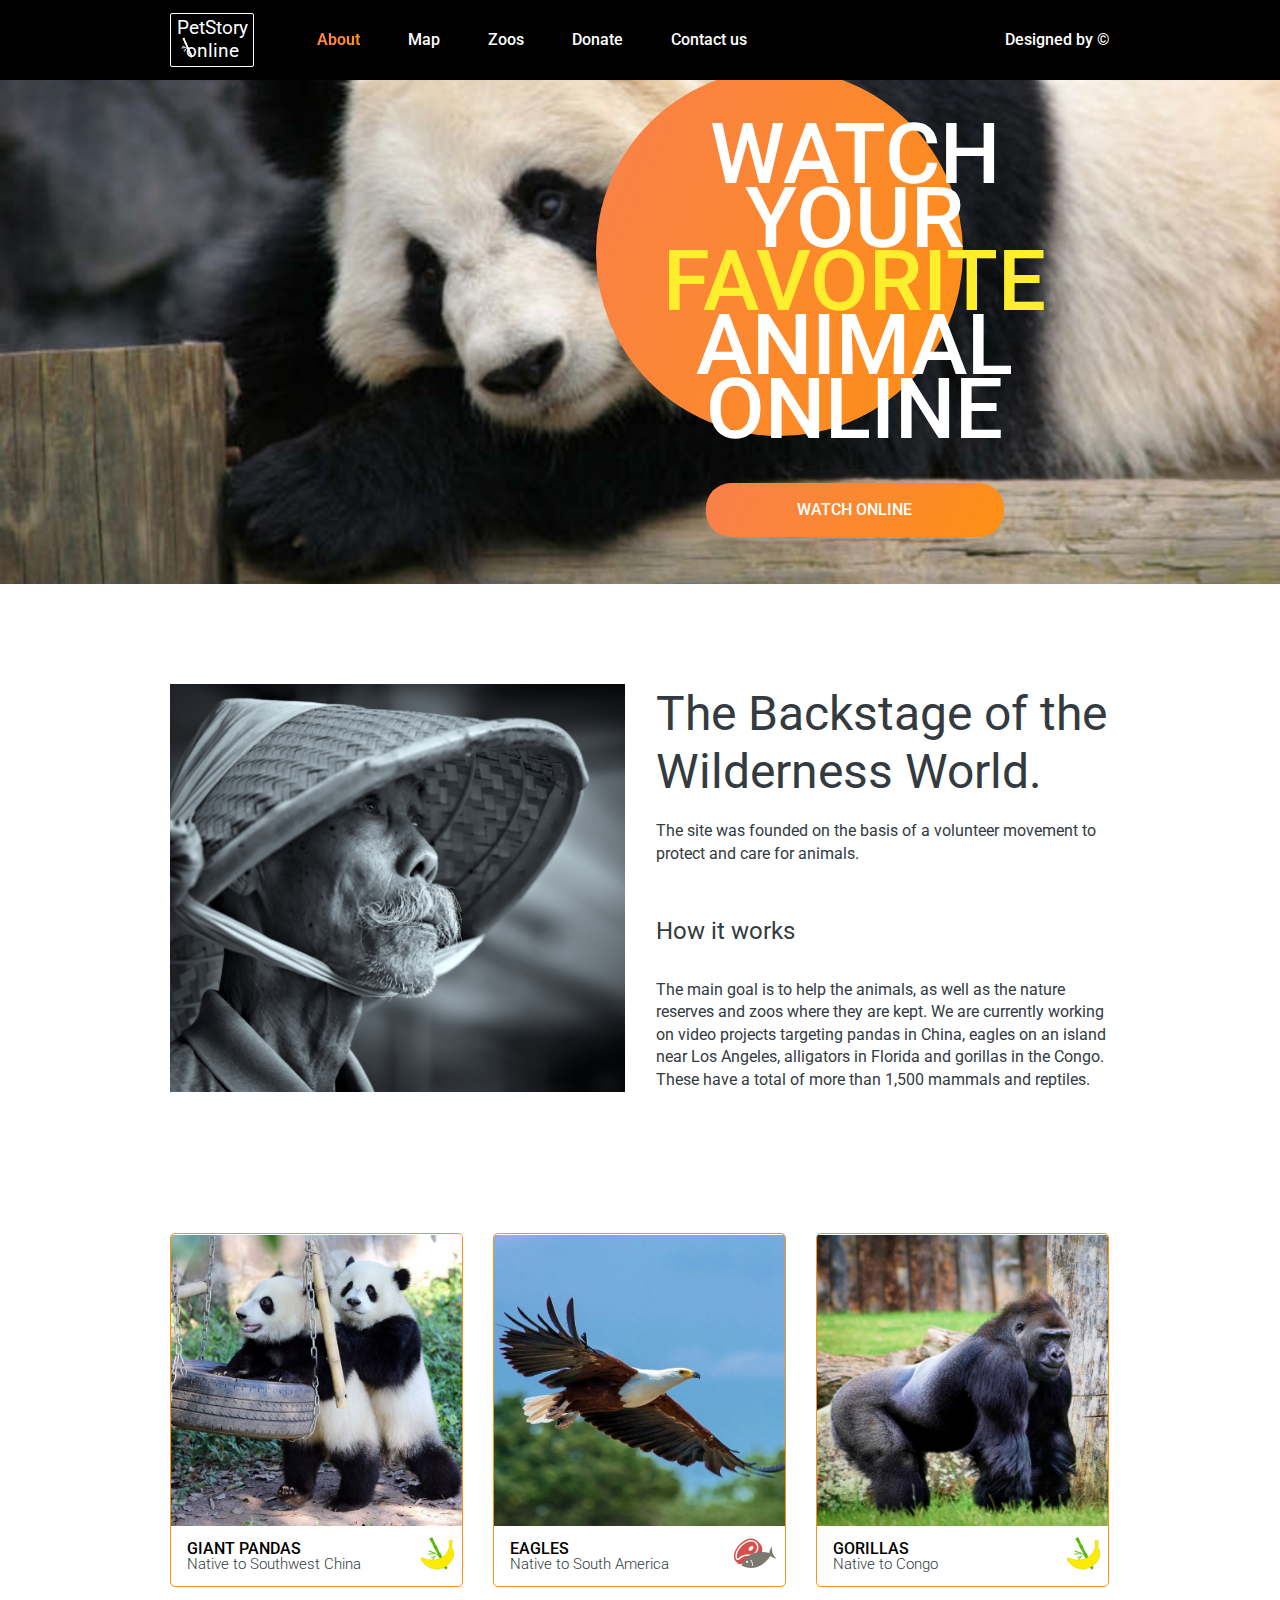
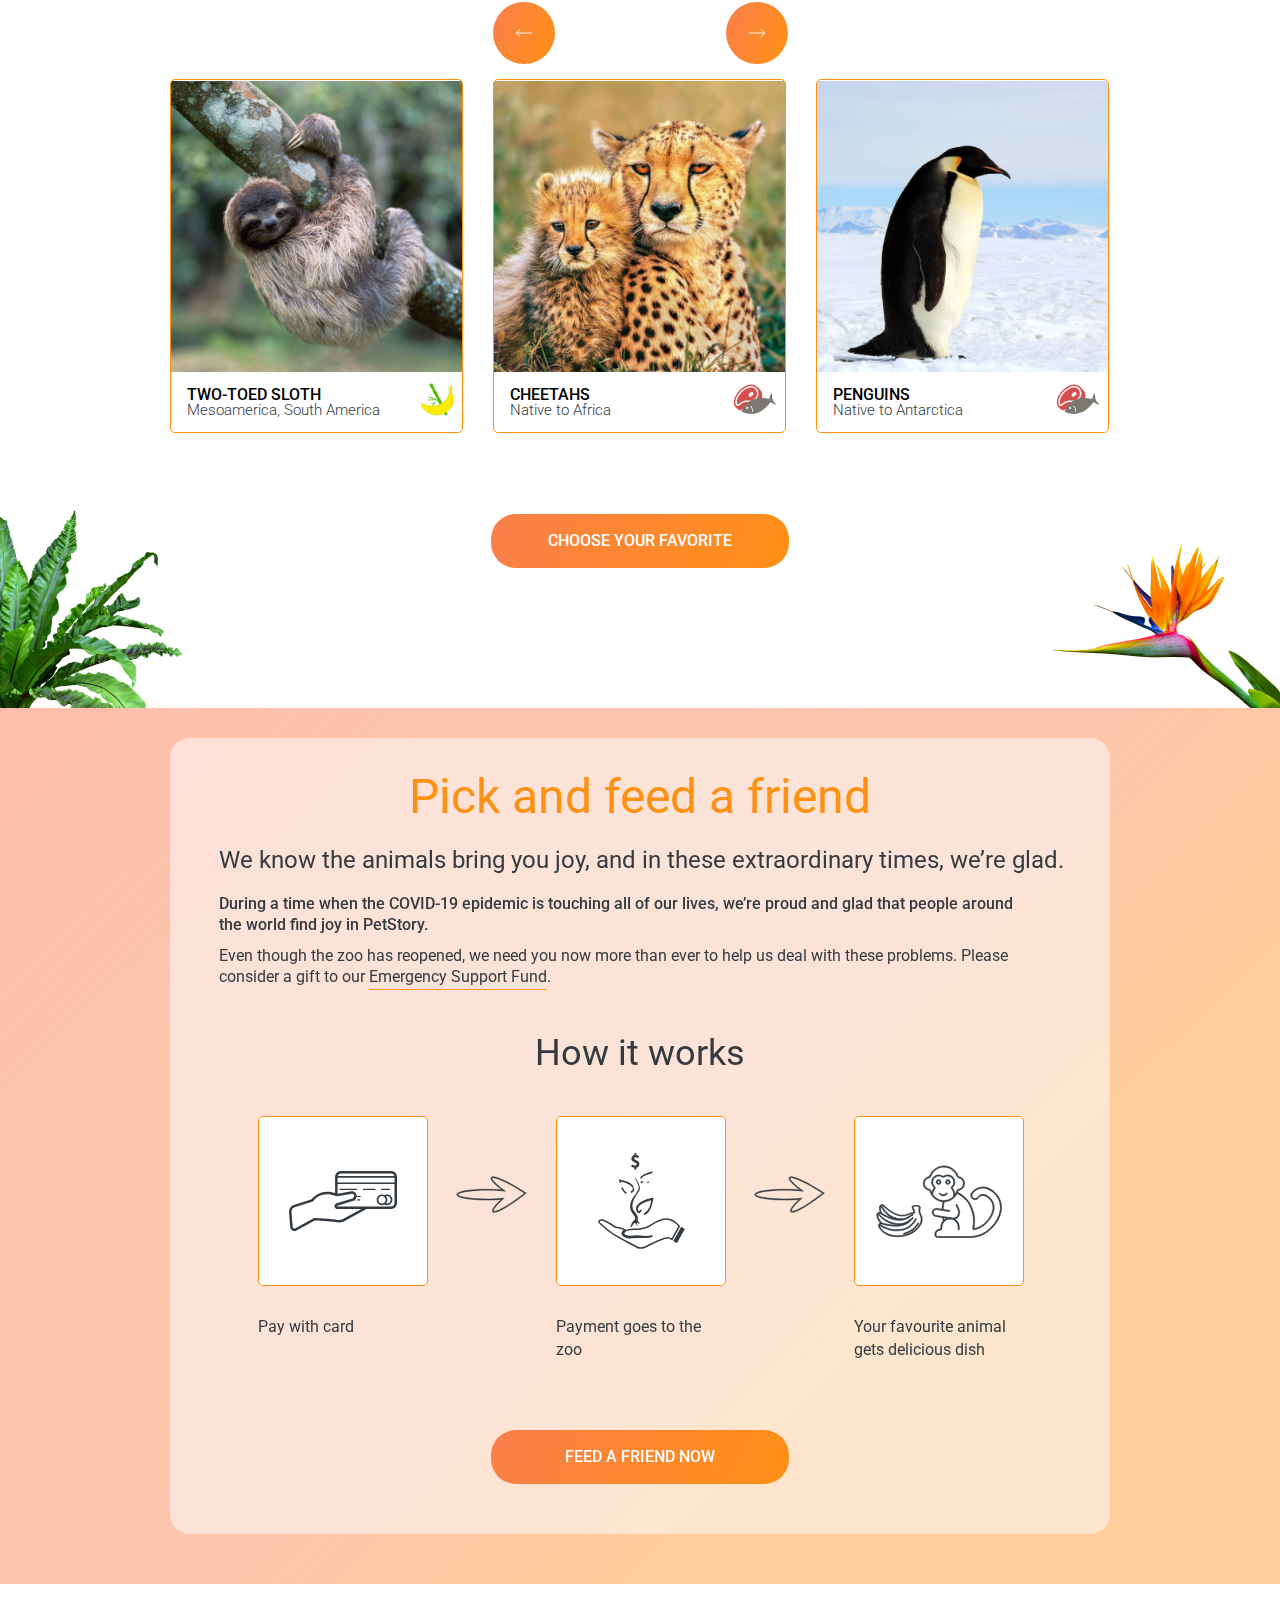
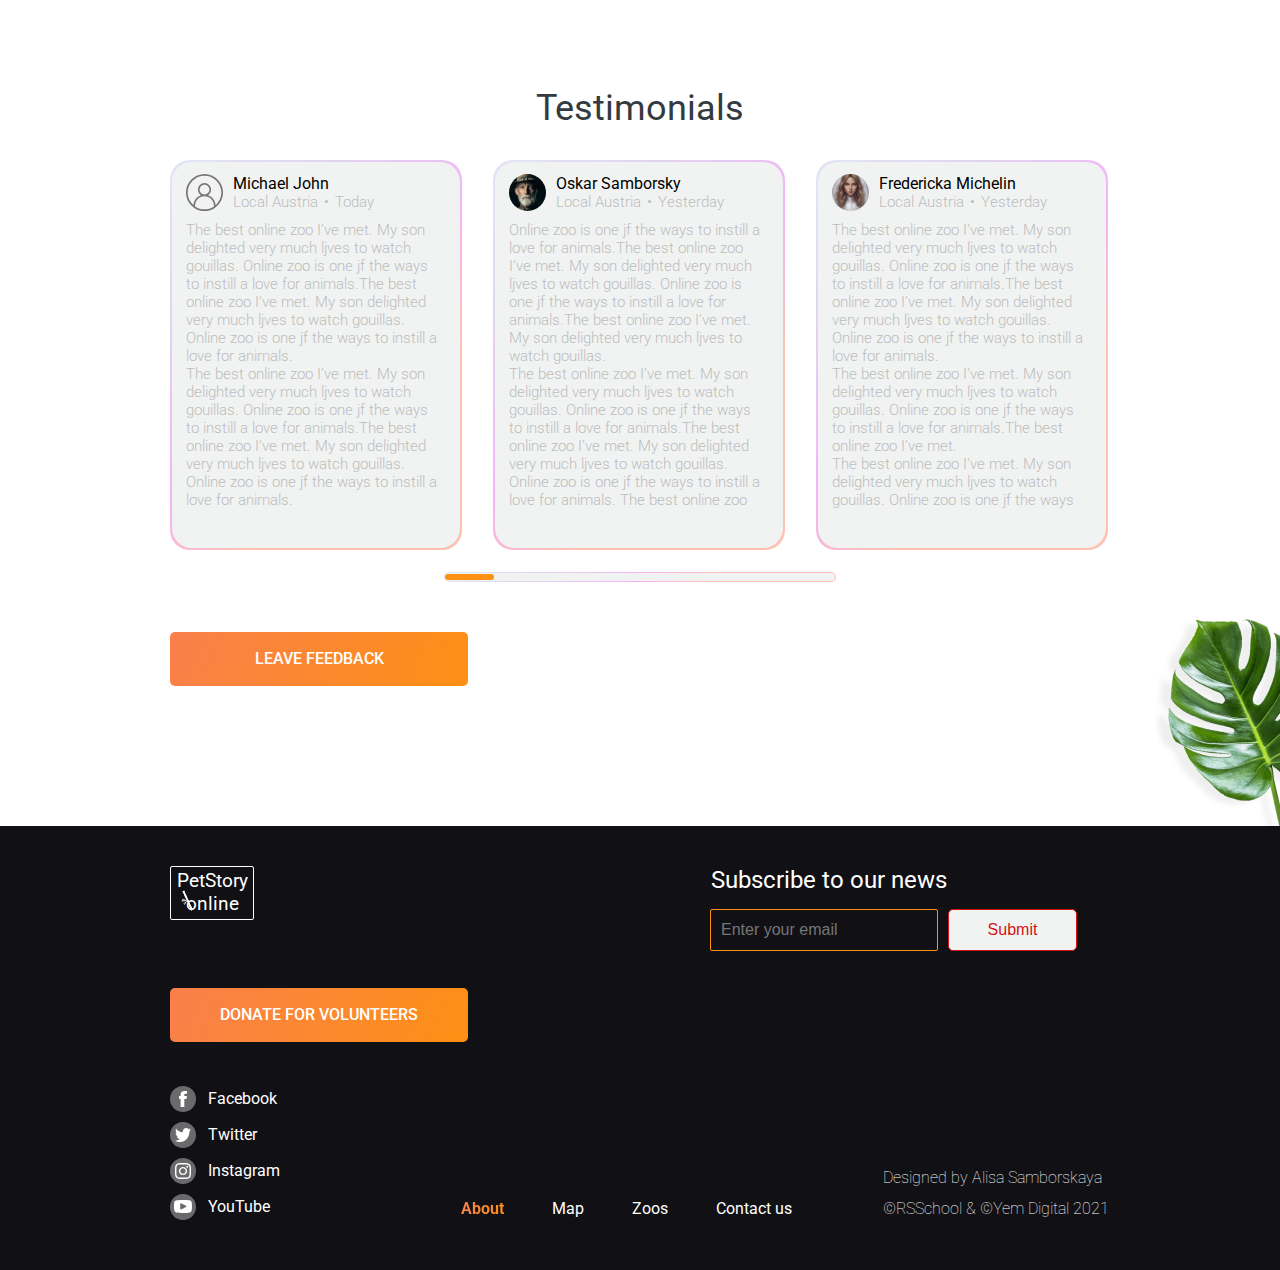
==== commit 5ff668ee: "feat: change main css and html" ====
--- a/index.html
+++ b/index.html
@@ -45,6 +45,7 @@
     </header>
     <main>
         <section class="header-filler"></section>
+        <section class="page-fade"></section>
         <section class="favorite_animal">
             <div class="wrapper">
                 <div class="favorite_animal_box">
@@ -78,86 +79,70 @@
                     </div>
                     <div class="pets-slider">
                         <div class="cards-box">
-                            <div class="pet-card">
-                                <div class="pet-image pet-1-image"></div>
-                                <div class="pet-description-box">
-                                    <div class="pet-description">
-                                        <span class="pet-name">giant Pandas</span>
-                                        <span class="pet-areal">Native to Southwest China</span>
-                                    </div>
-                                    <div class="pet-food-logo food-grass"></div>
-                                </div>
-                            </div>
-                            <div class="pet-card">
-                                <div class="pet-image pet-2-image"></div>
-                                <div class="pet-description-box">
-                                    <div class="pet-description">
-                                        <span class="pet-name">Eagles</span>
-                                        <span class="pet-areal">Native to South America</span>
-                                    </div>
-                                    <div class="pet-food-logo food-meat"></div>
-                                </div>
-                            </div>
-                            <div class="pet-card">
-                                <div class="pet-image pet-3-image"></div>
-                                <div class="pet-description-box">
-                                    <div class="pet-description">
-                                        <span class="pet-name">Gorillas</span>
-                                        <span class="pet-areal">Native to Congo</span>
-                                    </div>
-                                    <div class="pet-food-logo food-grass"></div>
-                                </div>
-                            </div>
-                            <div class="pet-card">
-                                <div class="pet-image pet-4-image"></div>
-                                <div class="pet-description-box">
-                                    <div class="pet-description">
-                                        <span class="pet-name">Alligators</span>
-                                        <span class="pet-areal">Native to Southeastern United States</span>
-                                    </div>
-                                    <div class="pet-food-logo food-meat"></div>
-                                </div>
-                            </div>
-                            <div class="pet-card">
-                                <div class="pet-image pet-5-image"></div>
-                                <div class="pet-description-box">
-                                    <div class="pet-description">
-                                        <span class="pet-name">Two-toed Sloth</span>
-                                        <span class="pet-areal">Mesoamerica, South America</span>
-                                    </div>
-                                    <div class="pet-food-logo food-grass"></div>
-                                </div>
-                            </div>
-                            <div class="pet-card">
-                                <div class="pet-image pet-6-image"></div>
-                                <div class="pet-description-box">
-                                    <div class="pet-description">
-                                        <span class="pet-name">cheetahs</span>
-                                        <span class="pet-areal">Native to Africa</span>
-                                    </div>
-                                    <div class="pet-food-logo food-meat"></div>
-                                </div>
-                            </div>
-                            <div class="pet-card">
-                                <div class="pet-image pet-7-image"></div>
-                                <div class="pet-description-box">
-                                    <div class="pet-description">
-                                        <span class="pet-name">Penguins</span>
-                                        <span class="pet-areal">Native to Antarctica</span>
-                                    </div>
-                                    <div class="pet-food-logo food-meat"></div>
-                                </div>
-                            </div>
-                            <div class="pet-card">
-                                <div class="pet-image pet-8-image"></div>
-                                <div class="pet-description-box">
-                                    <div class="pet-description">
-                                        <span class="pet-name"></span>
-                                        <span class="pet-areal"></span>
-                                    </div>
-                                    <div class="pet-food-logo"></div>
-                                </div>
-                            </div>
+                            <div class="slider-left"></div>
+                            <div class="slider-center">
+                                <div class="pet-card">
+                                    <div class="pet-image pet-1-image"></div>
+                                    <div class="pet-description-box">
+                                        <div class="pet-description">
+                                            <span class="pet-name">giant Pandas</span>
+                                            <span class="pet-areal">Native to Southwest China</span>
+                                        </div>
+                                        <div class="pet-food-logo food-grass"></div>
+                                    </div>
+                                </div>
+                                <div class="pet-card">
+                                    <div class="pet-image pet-2-image"></div>
+                                    <div class="pet-description-box">
+                                        <div class="pet-description">
+                                            <span class="pet-name">Eagles</span>
+                                            <span class="pet-areal">Native to South America</span>
+                                        </div>
+                                        <div class="pet-food-logo food-meat"></div>
+                                    </div>
+                                </div>
+                                <div class="pet-card">
+                                    <div class="pet-image pet-3-image"></div>
+                                    <div class="pet-description-box">
+                                        <div class="pet-description">
+                                            <span class="pet-name">Gorillas</span>
+                                            <span class="pet-areal">Native to Congo</span>
+                                        </div>
+                                        <div class="pet-food-logo food-grass"></div>
+                                    </div>
+                                </div>
+                                <div class="pet-card">
+                                    <div class="pet-image pet-5-image"></div>
+                                    <div class="pet-description-box">
+                                        <div class="pet-description">
+                                            <span class="pet-name">Two-toed Sloth</span>
+                                            <span class="pet-areal">Mesoamerica, South America</span>
+                                        </div>
+                                        <div class="pet-food-logo food-grass"></div>
+                                    </div>
+                                </div>
+                                <div class="pet-card">
+                                    <div class="pet-image pet-6-image"></div>
+                                    <div class="pet-description-box">
+                                        <div class="pet-description">
+                                            <span class="pet-name">cheetahs</span>
+                                            <span class="pet-areal">Native to Africa</span>
+                                        </div>
+                                        <div class="pet-food-logo food-meat"></div>
+                                    </div>
+                                </div>
+                                <div class="pet-card">
+                                    <div class="pet-image pet-7-image"></div>
+                                    <div class="pet-description-box">
+                                        <div class="pet-description">
+                                            <span class="pet-name">Penguins</span>
+                                            <span class="pet-areal">Native to Antarctica</span>
+                                        </div>
+                                        <div class="pet-food-logo food-meat"></div>
+                                    </div>
+                                </div>
+                            </div>
+                            <div class="slider-right"></div>
                         </div>
                     </div>
                     <button class="button choose_favorite_button">choose your favorite</button>
@@ -303,12 +288,131 @@
                                     </p>
                                 </div>
                             </div>
+                            <div class="card-back">
+                                <div class="testimonial-card">
+                                    <div class="testimonial-card-person">
+                                        <div class="testimonial-card-person-logo testimonial-card-person-1-logo"></div>
+                                        <div class="testimonial-card-person-info">
+                                            <p class="testimonial-card-person-name">Michael John</p>
+                                            <div class="testimonial-card-person-data">
+                                                <p class="testimonial-card-person-local">Local Austria</p><p>•</p><p class="testimonial-card-person-date">Today</p>
+                                            </div>
+                                        </div>
+                                    </div>
+                                    <p class="testimonial-card-text">The best online zoo I’ve met. My son delighted very much ljves to watch gouillas. Online zoo is one jf the ways to instill a love for animals.The best online zoo I’ve met. My son delighted very much ljves to watch gouillas. Online zoo is one jf the ways to instill a love for animals.<br>
+                                        The best online zoo I’ve met. My son delighted very much ljves to watch gouillas. Online zoo is one jf the ways to instill a love for animals.The best online zoo I’ve met. My son delighted very much ljves to watch gouillas. Online zoo is one jf the ways to instill a love for animals.
+                                    </p>
+                                </div>
+                            </div>
+                            <div class="card-back">
+                                <div class="testimonial-card">
+                                    <div class="testimonial-card-person">
+                                        <div class="testimonial-card-person-logo testimonial-card-person-2-logo"></div>
+                                        <div class="testimonial-card-person-info">
+                                            <p class="testimonial-card-person-name">Oskar Samborsky</p>
+                                            <div class="testimonial-card-person-data">
+                                                <p class="testimonial-card-person-local">Local Austria</p><p>•</p><p class="testimonial-card-person-date">Yesterday</p>
+                                            </div>
+                                        </div>
+                                    </div>
+                                    <p class="testimonial-card-text">Online zoo is one jf the ways to instill a love for animals.The best online zoo I’ve met. My son delighted very much ljves to watch gouillas. Online zoo is one jf the ways to instill a love for animals.The best online zoo I’ve met. My son delighted very much ljves to watch gouillas.<br>
+                                        The best online zoo I’ve met. My son delighted very much ljves to watch gouillas. Online zoo is one jf the ways to instill a love for animals.The best online zoo I’ve met. My son delighted very much ljves to watch gouillas. Online zoo is one jf the ways to instill a love for animals.
+                                        
+                                        The best online zoo I’ve met. My son delighted very much ljves to watch gouillas. Online zoo is one jf the ways to instill a love for animals.The best online zoo I’ve met. My son delighted very much ljves to watch gouillas. Online zoo is one jf the ways to instill a love for animals.
+                                    </p>
+                                </div>
+                            </div>
+                            <div class="card-back">
+                                <div class="testimonial-card">
+                                    <div class="testimonial-card-person">
+                                        <div class="testimonial-card-person-logo testimonial-card-person-3-logo"></div>
+                                        <div class="testimonial-card-person-info">
+                                            <p class="testimonial-card-person-name">Fredericka Michelin</p>
+                                            <div class="testimonial-card-person-data">
+                                                <p class="testimonial-card-person-local">Local Austria</p><p>•</p><p class="testimonial-card-person-date">Yesterday</p>
+                                            </div>
+                                        </div>
+                                    </div>
+                                    <p class="testimonial-card-text">The best online zoo I’ve met. My son delighted very much ljves to watch gouillas. Online zoo is one jf the ways to instill a love for animals.The best online zoo I’ve met. My son delighted very much ljves to watch gouillas. Online zoo is one jf the ways to instill a love for animals.<br>
+                                        The best online zoo I’ve met. My son delighted very much ljves to watch gouillas. Online zoo is one jf the ways to instill a love for animals.The best online zoo I’ve met.<br>
+                                        The best online zoo I’ve met. My son delighted very much ljves to watch gouillas. Online zoo is one jf the ways to instill a love for animals.The best online zoo I’ve met. My son delighted very much ljves to watch gouillas. Online zoo is one jf the ways to instill a love for animals.
+                                    </p>
+                                </div>
+                            </div>
+                            <div class="card-back">
+                                <div class="testimonial-card">
+                                    <div class="testimonial-card-person">
+                                        <div class="testimonial-card-person-logo testimonial-card-person-4-logo"></div>
+                                        <div class="testimonial-card-person-info">
+                                            <p class="testimonial-card-person-name">Mila Riksha</p>
+                                            <div class="testimonial-card-person-data">
+                                                <p class="testimonial-card-person-local">Local Austria</p><p>•</p><p class="testimonial-card-person-date">Yesterday</p>
+                                            </div>
+                                        </div>
+                                    </div>
+                                    <p class="testimonial-card-text">My son delighted very much ljves to watch gouillas. Online zoo is one jf the ways to instill a love for animals.The best online zoo I’ve met. My son delighted very much ljves to watch gouillas. Online zoo is one jf the ways to instill a love for animals.The best online zoo I’ve met. My son delighted very much ljves to watch gouillas. Online zoo is one jf the ways to instill a love for animals.The best online zoo I’ve met. My son delighted very much ljves to watch gouillas.<br>
+                                        The best online zoo I’ve met. My son delighted very much ljves to watch gouillas. Online zoo is one jf the ways to instill a love for animals.The best online zoo I’ve met. My son delighted very much ljves to watch gouillas. Online zoo is one jf the ways to instill a love for animals.
+                                    </p>
+                                </div>
+                            </div>
+                            <div class="card-back">
+                                <div class="testimonial-card">
+                                    <div class="testimonial-card-person">
+                                        <div class="testimonial-card-person-logo testimonial-card-person-4-logo"></div>
+                                        <div class="testimonial-card-person-info">
+                                            <p class="testimonial-card-person-name">Mila Riksha</p>
+                                            <div class="testimonial-card-person-data">
+                                                <p class="testimonial-card-person-local">Local Austria</p><p>•</p><p class="testimonial-card-person-date">Yesterday</p>
+                                            </div>
+                                        </div>
+                                    </div>
+                                    <p class="testimonial-card-text">My son delighted very much ljves to watch gouillas. Online zoo is one jf the ways to instill a love for animals.The best online zoo I’ve met. My son delighted very much ljves to watch gouillas. Online zoo is one jf the ways to instill a love for animals.The best online zoo I’ve met. My son delighted very much ljves to watch gouillas. Online zoo is one jf the ways to instill a love for animals.The best online zoo I’ve met. My son delighted very much ljves to watch gouillas.<br>
+                                        The best online zoo I’ve met. My son delighted very much ljves to watch gouillas. Online zoo is one jf the ways to instill a love for animals.The best online zoo I’ve met. My son delighted very much ljves to watch gouillas. Online zoo is one jf the ways to instill a love for animals.
+                                    </p>
+                                </div>
+                            </div>
+                            <div class="card-back">
+                                <div class="testimonial-card">
+                                    <div class="testimonial-card-person">
+                                        <div class="testimonial-card-person-logo testimonial-card-person-4-logo"></div>
+                                        <div class="testimonial-card-person-info">
+                                            <p class="testimonial-card-person-name">Mila Riksha</p>
+                                            <div class="testimonial-card-person-data">
+                                                <p class="testimonial-card-person-local">Local Austria</p><p>•</p><p class="testimonial-card-person-date">Yesterday</p>
+                                            </div>
+                                        </div>
+                                    </div>
+                                    <p class="testimonial-card-text">My son delighted very much ljves to watch gouillas. Online zoo is one jf the ways to instill a love for animals.The best online zoo I’ve met. My son delighted very much ljves to watch gouillas. Online zoo is one jf the ways to instill a love for animals.The best online zoo I’ve met. My son delighted very much ljves to watch gouillas. Online zoo is one jf the ways to instill a love for animals.The best online zoo I’ve met. My son delighted very much ljves to watch gouillas.<br>
+                                        The best online zoo I’ve met. My son delighted very much ljves to watch gouillas. Online zoo is one jf the ways to instill a love for animals.The best online zoo I’ve met. My son delighted very much ljves to watch gouillas. Online zoo is one jf the ways to instill a love for animals.
+                                    </p>
+                                </div>
+                            </div>
+                            <div class="card-back">
+                                <div class="testimonial-card">
+                                    <div class="testimonial-card-person">
+                                        <div class="testimonial-card-person-logo testimonial-card-person-1-logo"></div>
+                                        <div class="testimonial-card-person-info">
+                                            <p class="testimonial-card-person-name">Michael John</p>
+                                            <div class="testimonial-card-person-data">
+                                                <p class="testimonial-card-person-local">Local Austria</p><p>•</p><p class="testimonial-card-person-date">Today</p>
+                                            </div>
+                                        </div>
+                                    </div>
+                                    <p class="testimonial-card-text">The best online zoo I’ve met. My son delighted very much ljves to watch gouillas. Online zoo is one jf the ways to instill a love for animals.The best online zoo I’ve met. My son delighted very much ljves to watch gouillas. Online zoo is one jf the ways to instill a love for animals.<br>
+                                        The best online zoo I’ve met. My son delighted very much ljves to watch gouillas. Online zoo is one jf the ways to instill a love for animals.The best online zoo I’ve met. My son delighted very much ljves to watch gouillas. Online zoo is one jf the ways to instill a love for animals.
+                                    </p>
+                                </div>
+                            </div>
                         </div>
                     </div>
-                    <input class="testimonials-slider-line" type="range" min="0" max="5" value="0">
+                    <input class="testimonials-slider-line" type="range" min="0" max="7" value="0">
                     <button class="button testimonials_feedback_button">leave feedback</button>
                 </div>
             </div>
+        </section>
+        <section class="testimonials-popup">
+            <div class="testimonials-popup-box"></div>
+            <button class="testimonials-popup-button"></button>
         </section>
     </main>
     <footer>
@@ -369,5 +473,6 @@
         </div>
     </footer>
 <script src="assets/scripts/burger.js"></script>
+<script src="pages/main/index.js"></script>
 </body>
 </html>--- a/assets/styles/common.css
+++ b/assets/styles/common.css
@@ -120,6 +120,9 @@
     background-position: 4px 12px;
     background-repeat: no-repeat;
     background-size: 15%;
+    opacity: 1;
+    pointer-events: all;
+    transition: 0.3s;
 }
 
 .nav-wrapper {
@@ -217,6 +220,19 @@
 
 .burger-open {
     left: 0;
+}
+
+.page-fade {
+    position: fixed;
+    z-index: 300;
+    top: 34px;
+    left: 0;
+    width: 100vw;
+    height: 100vh;
+    background-color: rgba(0, 0, 0, 0.5);
+    opacity: 0;
+    pointer-events: none;
+    transition: 0.3s;
 }
 
 
@@ -433,7 +449,7 @@
 
 /*----------------------------------------media----------------------------------------*/
 
-@media (max-width: 1280px) {
+@media (max-width: 1440px) {
 
     .wrapper {
         width: 940px;
@@ -649,4 +665,17 @@
 
 .burger-x {
     background-image: url(../../assets/icons/burger_opened.svg);
+}
+
+.logo-fader {
+    opacity: 0;
+    pointer-events: none;
+}
+
+.page-fader {
+    opacity: 1;
+}
+
+.displayed {
+    pointer-events: all;
 }--- a/style.css
+++ b/style.css
@@ -130,11 +130,44 @@
 
 .cards-box {
   position: relative;
-  left: 0;
+  left: -1189px;
+  display: flex;
+  gap: 30px;
+  width: 3537px;
+  transition: 1s;
+}
+
+.cards-box-non-click {
+  pointer-events: none;
+}
+
+@keyframes move-left {
+  0% {left: -1189px;}
+  100% {left: 0;}
+}
+
+.cards-box-left {
+  animation-name: move-left;
+  animation-duration: 1s;
+}
+
+@keyframes move-right {
+  0% {left: -1189px;}
+  100% {left: -2378px;}
+}
+
+.cards-box-right {
+  animation-name: move-right;
+  animation-duration: 1s;
+}
+
+.slider-left,
+.slider-center,
+.slider-right {
   display: flex;
   flex-wrap: wrap;
   gap: 20px 30px;
-  width: 1554px;
+  width: 1159px;
 }
 
 .cards-box-buttons {
@@ -179,6 +212,16 @@
 
 .cards-box-btn-right:active {
   background-image: url(assets/icons/arrow-right.svg), linear-gradient(113.96deg, #4B9200 1.49%, #4B9200 101.44%);
+  transform: scale(1);
+}
+
+.cards-box-btn-left:disabled {
+  background-image: url(../../assets/icons/arrow-left.svg), linear-gradient(113.96deg, #9c9c9c 1.49%, #9c9c9c 101.44%);
+  transform: scale(1);
+}
+
+.cards-box-btn-right:disabled {
+  background-image: url(../../assets/icons/arrow-right.svg), linear-gradient(113.96deg, #9c9c9c 1.49%, #9c9c9c 101.44%);
   transform: scale(1);
 }
 
@@ -445,14 +488,18 @@
 
 .testimonials-slider {
   overflow: hidden;
+  position: relative;
+  height: 390px;
   padding: 1px;
 }
 
 .testimonials-cards {
-  display: flex;
-  flex-basis: 268px;
+  position: absolute;
+  top: 0;
+  left: 0;
+  display: flex;
   gap: 29px;
-  width: 1758px;
+  transition: 0.5s;
 }
 
 .card-back {
@@ -543,7 +590,7 @@
 input[type="range"]::-webkit-slider-thumb {
   -webkit-appearance: none;
   height: 36px;
-  width: 115.19px;
+  width: 12.5%;
   height: 6px;
   background: #FE9013;
   border-radius: 5px;
@@ -552,6 +599,10 @@
 
 input[type="range"]::-webkit-slider-thumb:hover {
   background: #F9804B;
+}
+
+input[type="range"]:active::-webkit-slider-thumb {
+  background: #4B9200;
 }
 
 input[type="range"]::-webkit-slider-thumb:active {
@@ -586,6 +637,69 @@
   border-radius: 5px;
 }
 
+.testimonials-popup {
+  z-index: 700;
+  position: fixed;
+  left: 50%;
+  top: 50%;
+  transform: translate(-50%, -50%);
+  left: 50%;
+  top: 50%;
+  transform: translate(-50%, -50%);
+  display: flex;
+  justify-content: center;
+  align-items: center;
+  width: 100vw;
+  height: 100vh;
+  padding-left: 16px;
+  background-color: rgba(0, 0, 0, 0.5);
+  opacity: 0;
+  pointer-events: none;
+  transition: 0.5s;
+}
+
+.testimonials-popup-box {
+  width: 264px;
+  height: 387px;
+  padding: 2px;
+  background: linear-gradient(315.75deg, rgba(254, 189, 171, 0.74) 30.06%, rgba(243, 169, 248, 0.66) 50.74%, #E0D8F0 80.49%, #EAF7FE 127.9%, #EAF7FE 149.54%), linear-gradient(315.75deg, rgba(254, 189, 171, 0.74) 30.06%, rgba(243, 169, 248, 0.66) 50.74%, #E0D8F0 80.49%, #EAF7FE 127.9%, #EAF7FE 149.54%);
+  box-shadow: 0 0 100px 0 black;
+  border-radius: 20px;
+}
+
+.testimonials-popup .testimonial-card {
+  height: 100%;
+  padding-bottom: 0;
+}
+
+.testimonials-popup .testimonial-card-text {
+  max-height: 308px
+}
+
+.testimonials-popup-button {
+  z-index: 700;
+  position: relative;
+  top: -194px;
+  left: 10px;
+  width: 14px;
+  height: 14px;
+  background-image: url(../../assets/icons/x_icon_orange.svg);
+  background-position: center;
+  background-repeat: no-repeat;
+  background-size: cover;
+  background-color: transparent;
+  border: none;
+  cursor: pointer;
+}
+
+.testimonials-popup-button:hover {
+  transform: scale(1.1);
+}
+
+.testimonials-popup-button:active {
+  transform: scale(1);
+}
+
 /*----------------------------------------media----------------------------------------*/
 
 @media (max-width: 1599px) {
@@ -598,7 +712,7 @@
 
 }
 
-@media (max-width: 1280px) {
+@media (max-width: 1440px) {
 
   /*----------------------------------------favorite_animal----------------------------------------*/
 
@@ -651,11 +765,37 @@
   }
 
   .cards-box {
+      position: relative;
+      left: -970px;
+      display: flex;
+      gap: 30px;
+      width: 2880px;
+      transition: 1s;
+  }
+  
+  @keyframes move-left {
+      0% {left: -970px;}
+      100% {left: 0;}
+  }
+  
+  
+  @keyframes move-right {
+      0% {left: -970px;}
+      100% {left: -1940px;}
+  }
+  
+  
+  .slider-left,
+  .slider-center,
+  .slider-right {
+      display: flex;
+      flex-wrap: wrap;
       gap: 92px 30px;
-      width: 1262px;
+      width: 940px;
   }
 
   .cards-box-buttons {
+      z-index: 200;
       top: 369px;
       left: 323px;
       display: flex;
@@ -746,7 +886,7 @@
   }
 
   input[type="range"]::-webkit-slider-thumb {
-      width: 75px;
+      width: 12.5%;
   }
 
   .footer-subscribe-box {
@@ -838,6 +978,37 @@
 
   .pets-box {
       gap: 59px;
+  }
+
+  .cards-box {
+      position: relative;
+      left: -630px;
+      display: flex;
+      gap: 30px;
+      width: 2880px;
+      transition: 1s;
+  }
+  
+  @keyframes move-left {
+      0% {left: -630px;}
+      100% {left: 0;}
+  }
+  
+  
+  @keyframes move-right {
+      0% {left: -630px;}
+      100% {left: -1260px;}
+  }
+  
+  
+  .slider-left,
+  .slider-center,
+  .slider-right {
+      display: flex;
+      flex-wrap: wrap;
+      gap: 92px 30px;
+      width: 600px;
+      height: 756px;
   }
 
   .cards-box-buttons {
@@ -1064,11 +1235,26 @@
   }
 
   .cards-box {
-      top: 0;
+      position: relative;
       left: 0;
+      display: flex;
+      gap: 30px;
+      width: 2880px;
+      transition: 1s;
+  }
+  
+  .slider-center {
+      display: flex;
       flex-direction: column;
+      flex-wrap: wrap;
       gap: 20px;
-      width: 100%;
+      width: 287px;
+      height: 1388px;
+  }
+
+  .slider-left,
+  .slider-right {
+      display: none;
   }
 
   .cards-box-buttons {
@@ -1171,4 +1357,14 @@
       height: 357px;
       margin-bottom: 20px;
   }
+}
+
+/*----------------------------------------js-classes----------------------------------------*/
+
+.popup-shown {
+  opacity: 1;
+}
+
+.displayed {
+  pointer-events: all;
 }